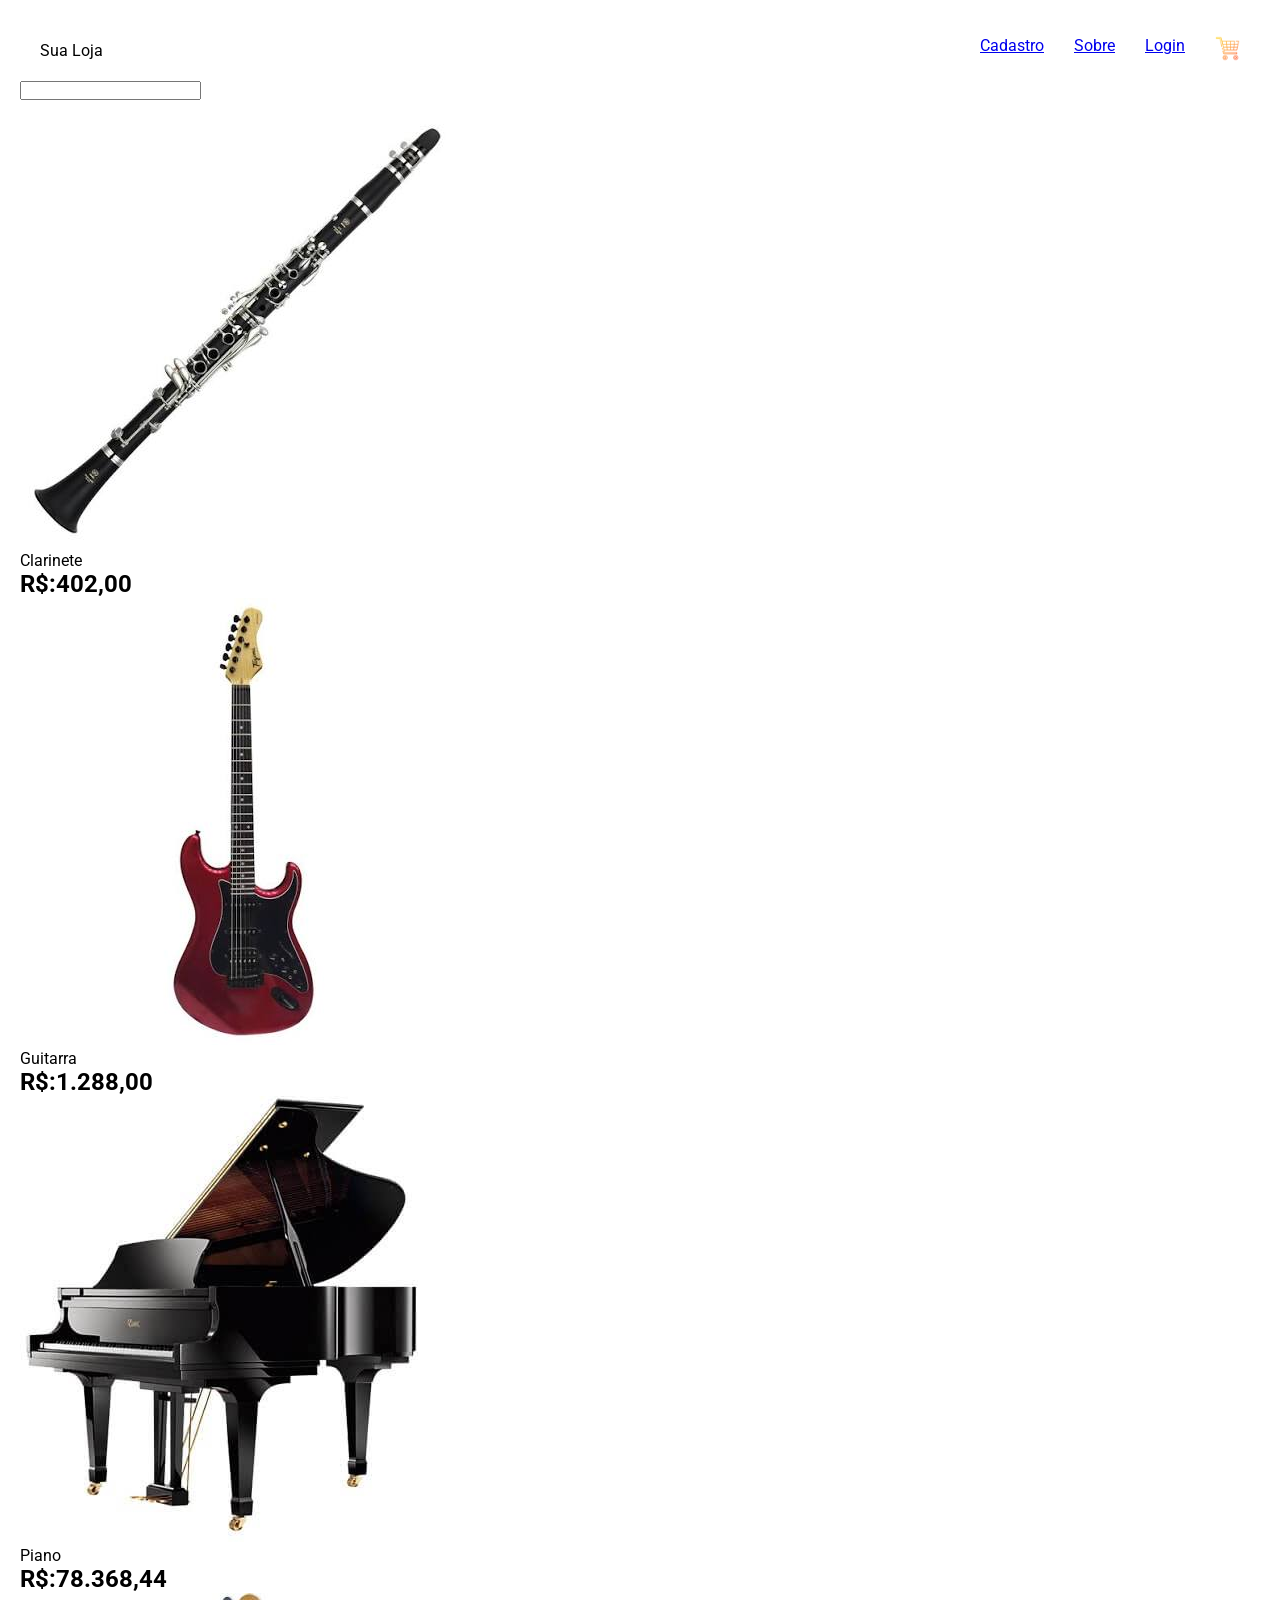
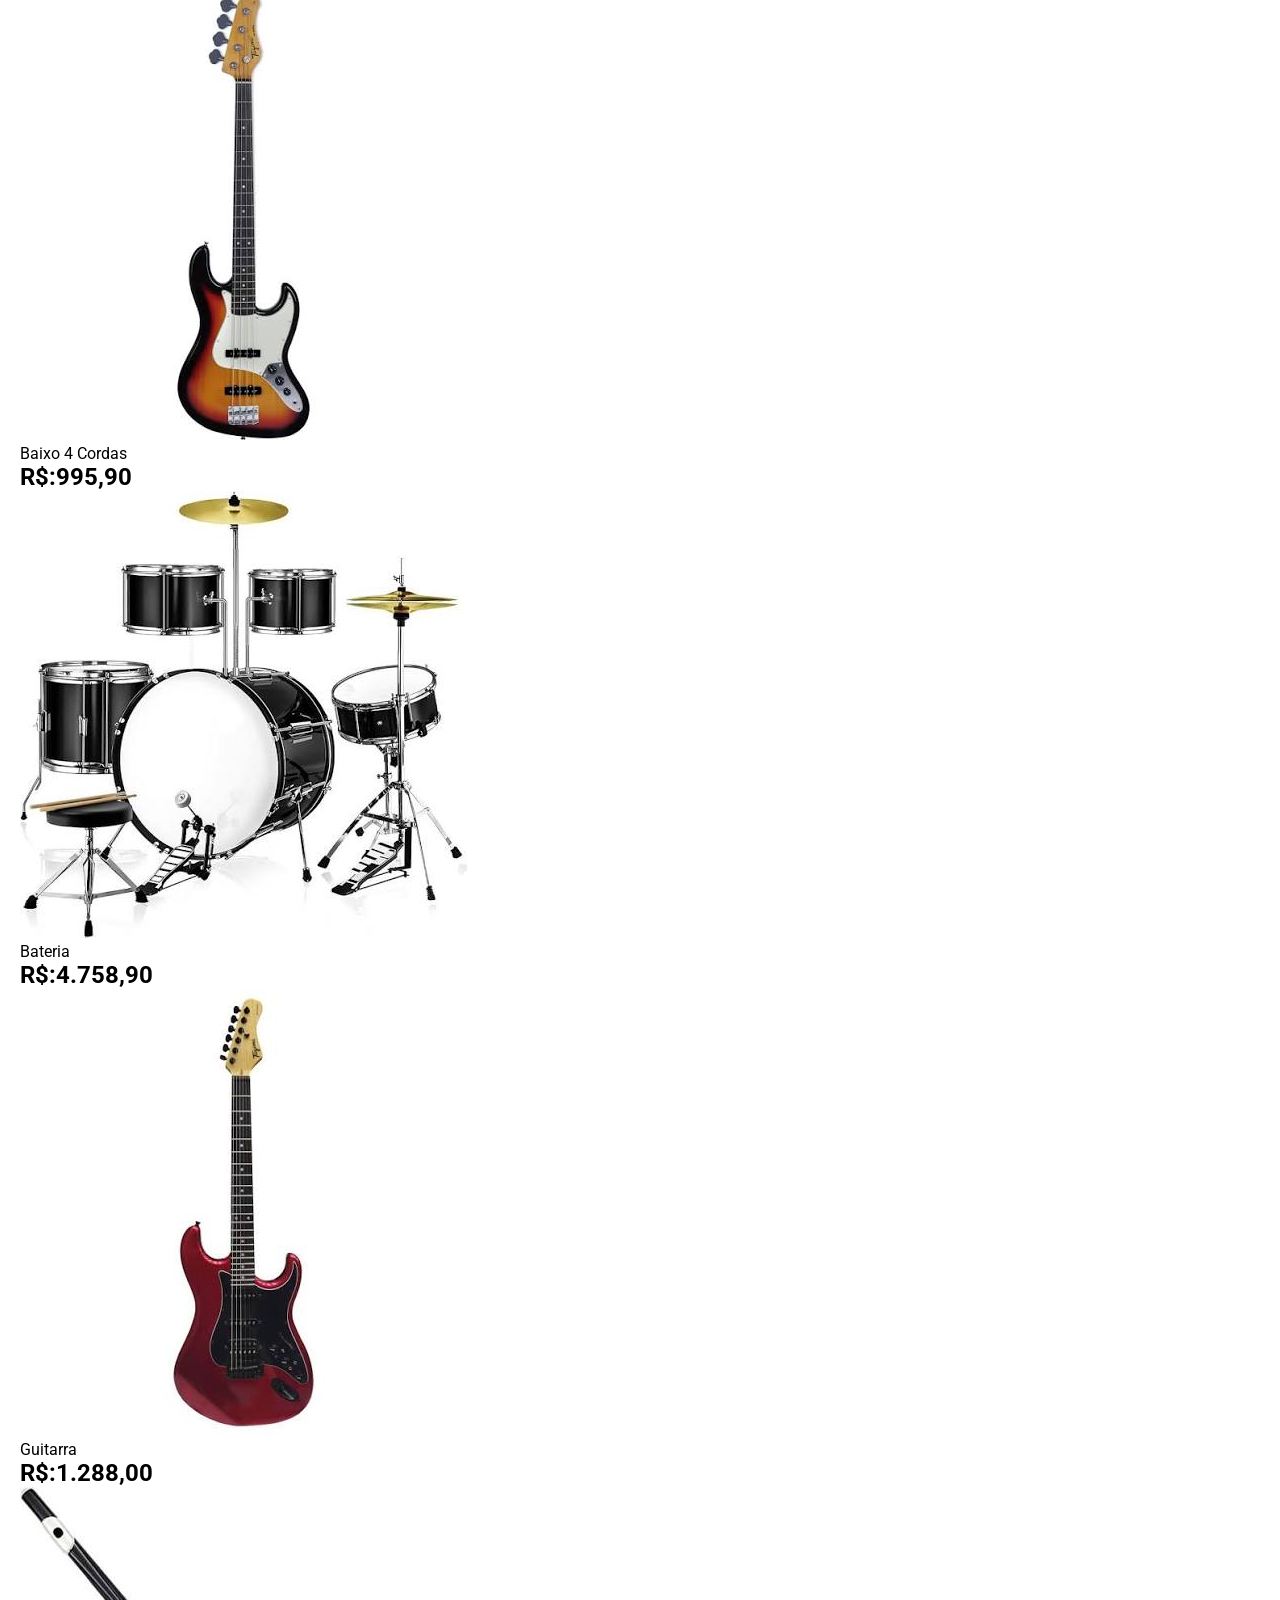
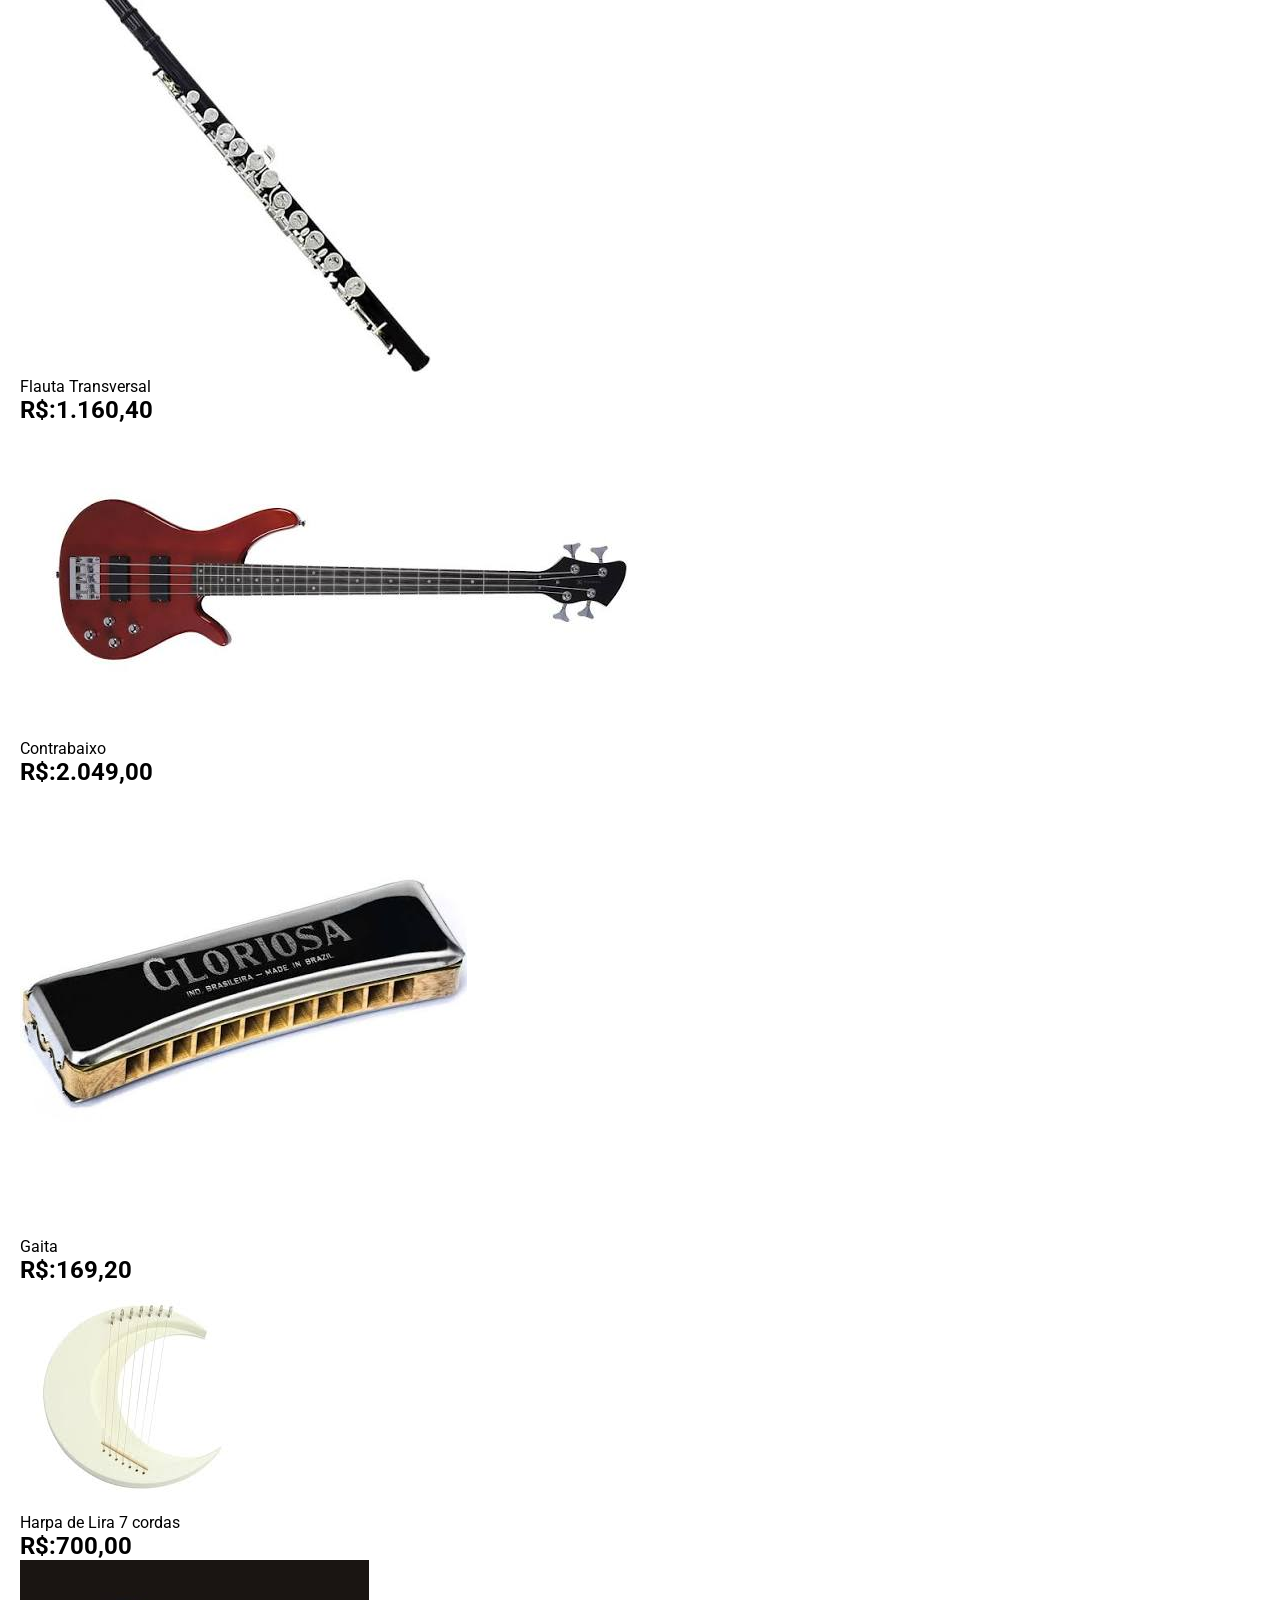
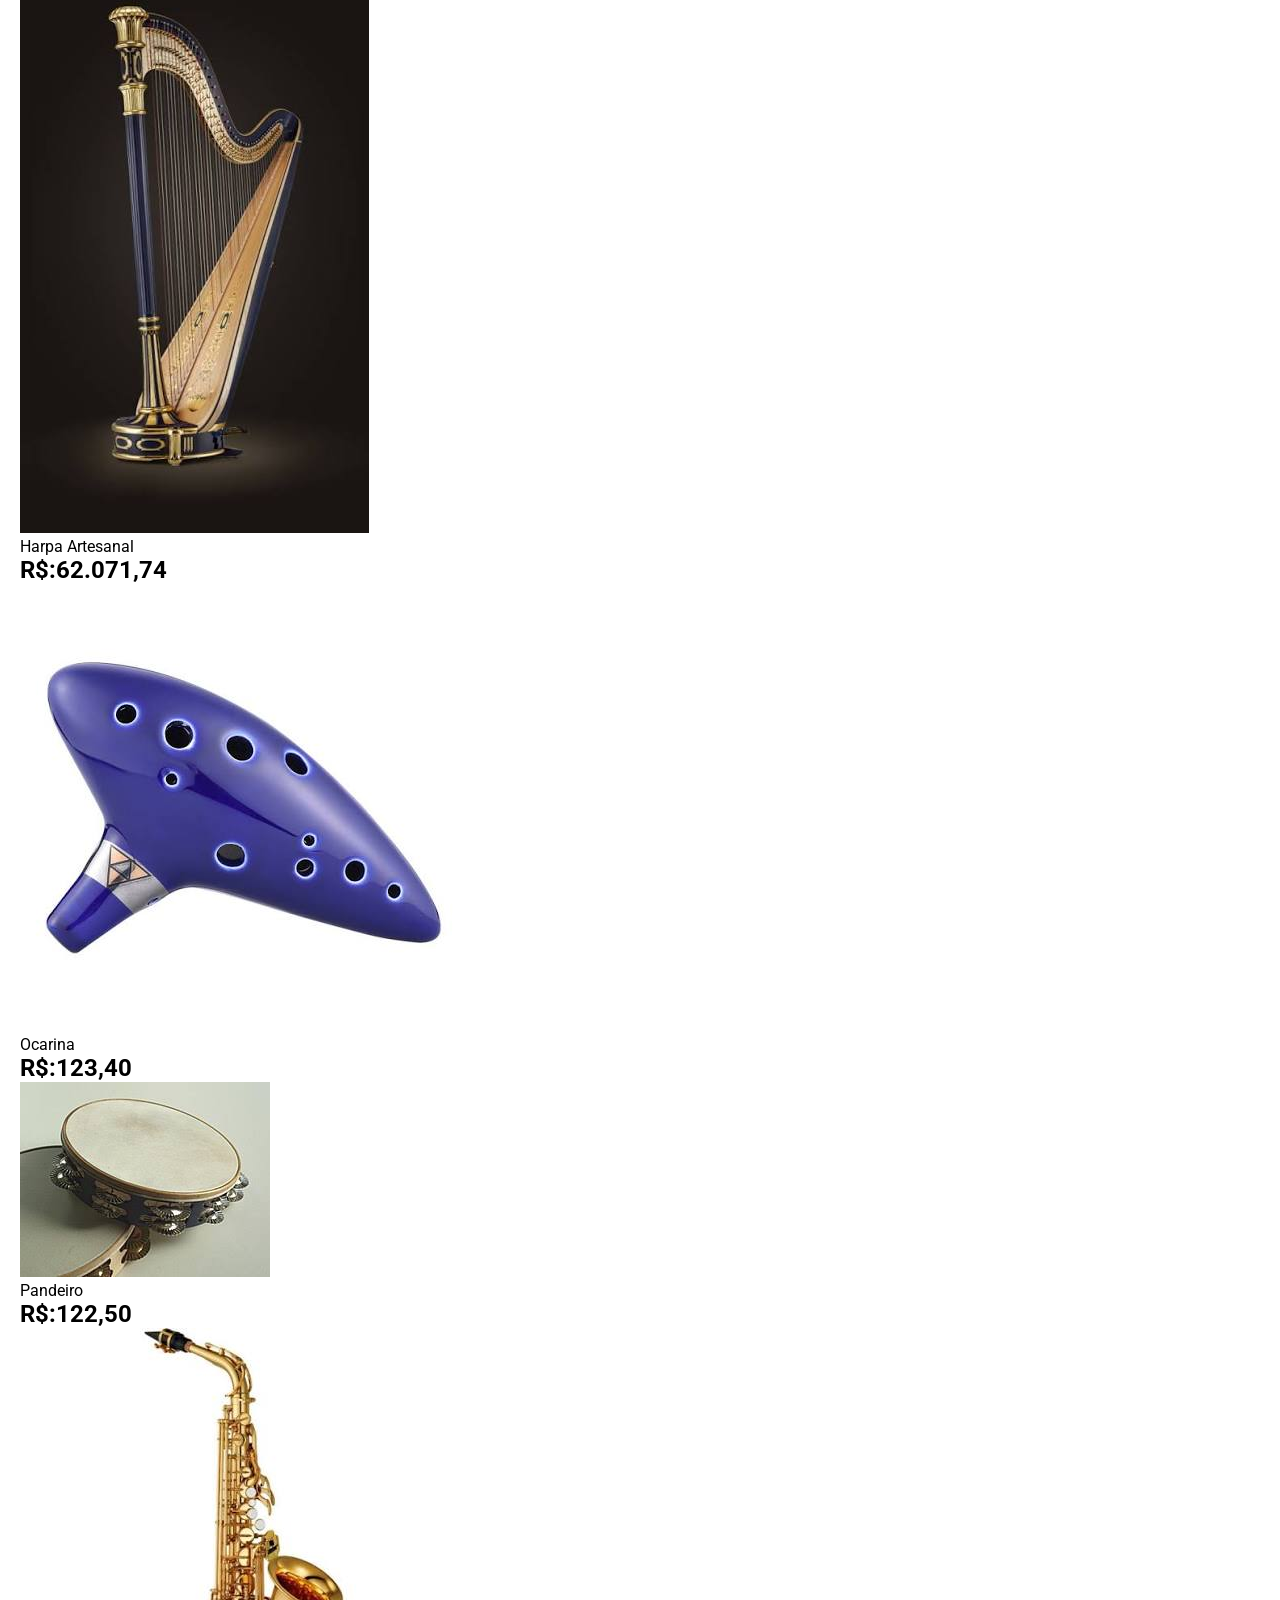
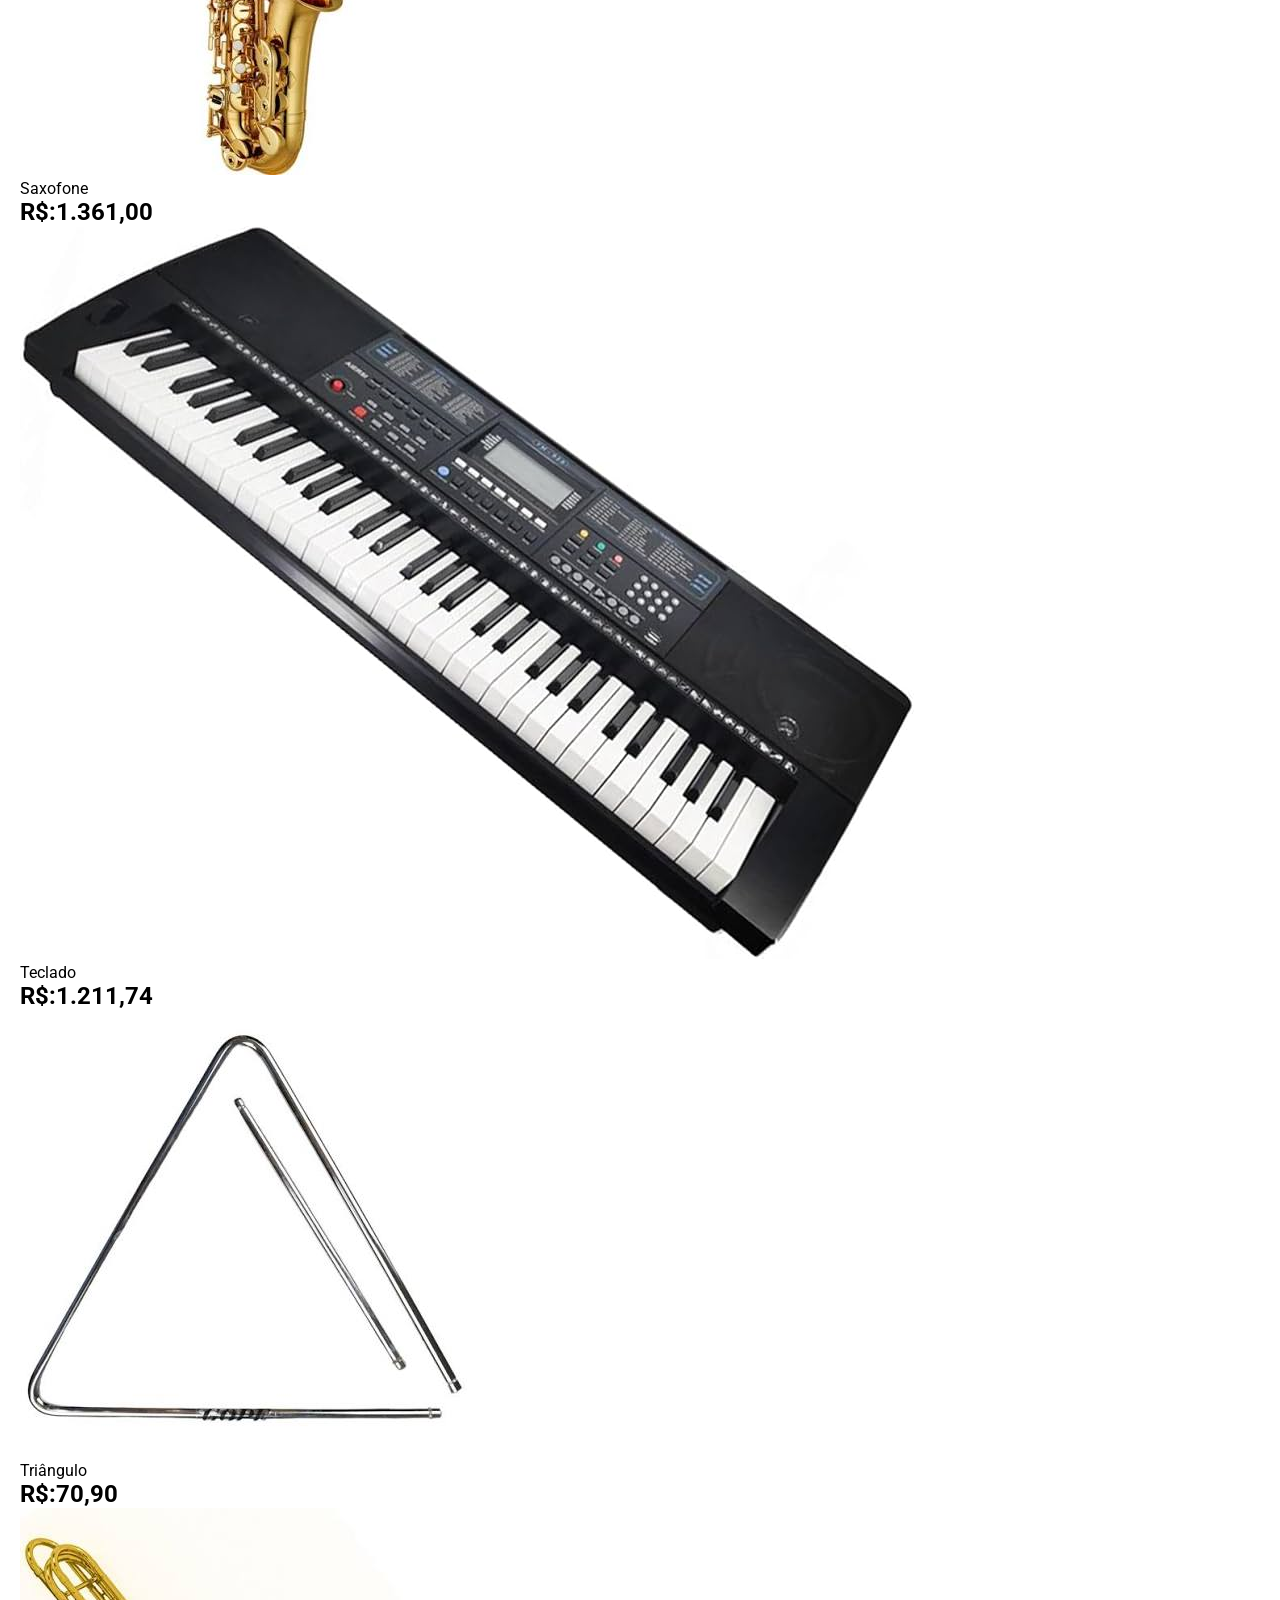
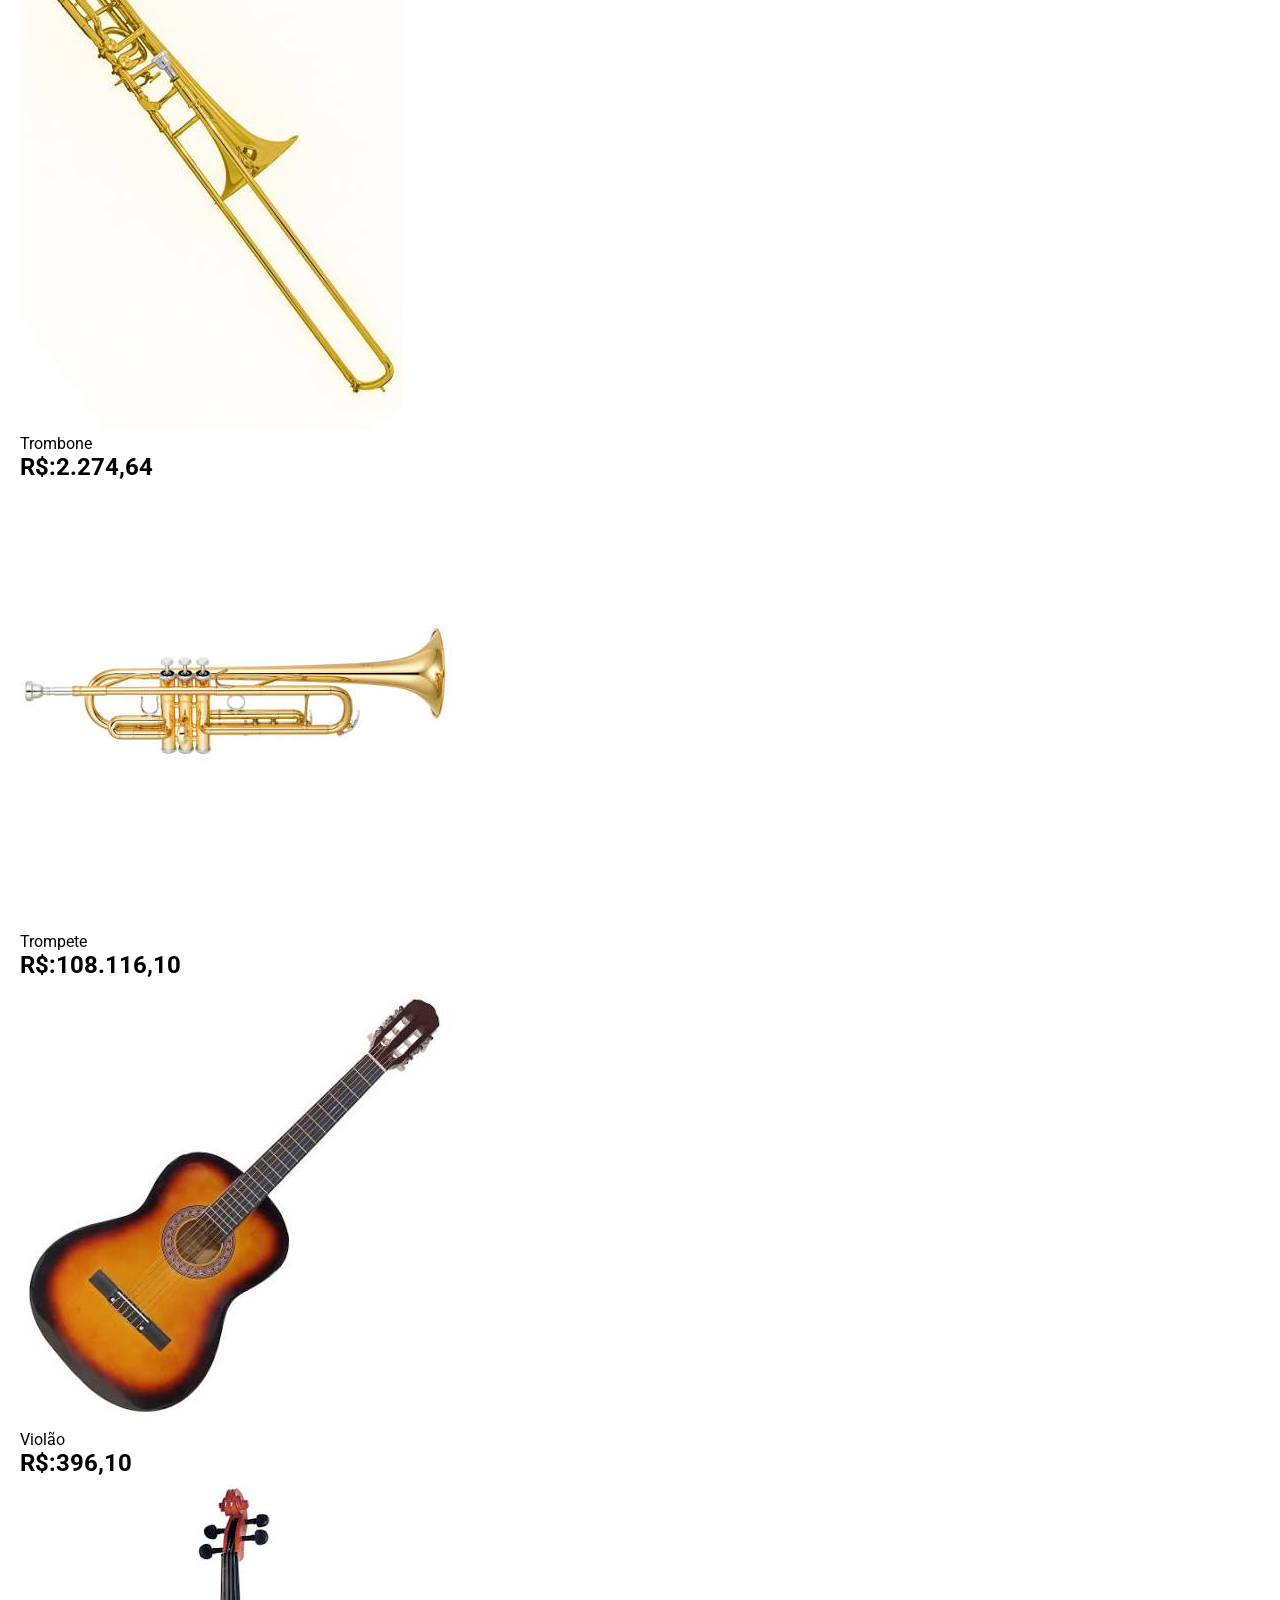
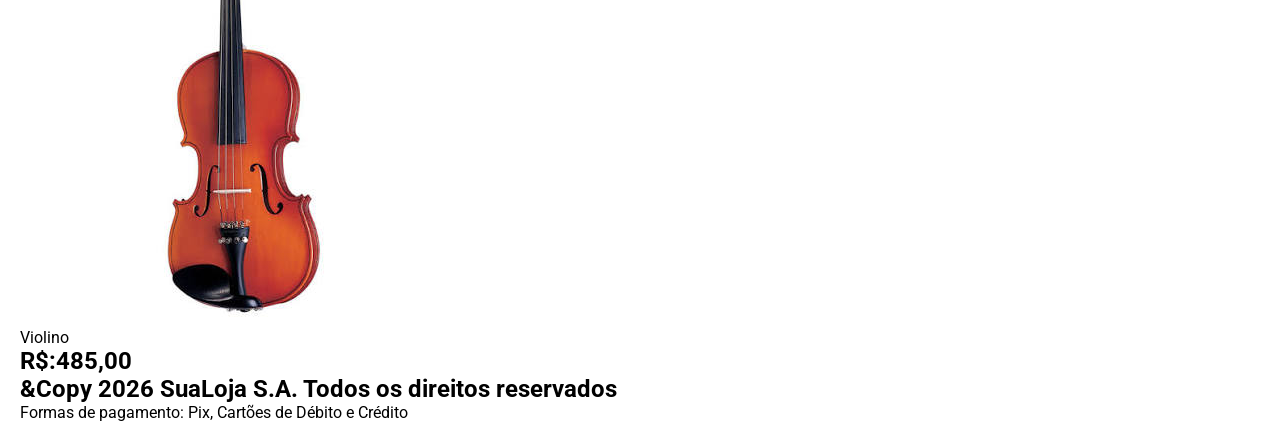
==== index.html @ 07eeff05 "." ====
<!DOCTYPE html>
<html lang="pt-br">
<head>
    <meta charset="UTF-8">
    <meta name="viewport" content="width=device-width, initial-scale=1.0">
    <title>Minha loja virtual de música </title>

    <link rel="stylesheet" href="/css/style.css">
</head>
<body>
    <main id="geral">
        <header id="cabecalho">
            <div id="logo">
                Sua Loja
            </div>

            <nav id="menu">
                <ul>
                    <li><a href="paginas/cadastro.html">Cadastro</a></li>
                    <li><a href="paginas/sobre.html">Sobre</a></li>
                    <li><a href="paginas/login.html">Login</a></li>
                    <li><a href="paginas/carrinho"><img src="/imagens/carrinho.png" alt="carrinho"></a></li>
                </ul>
            </nav>
        </header>

        <section id="pesquisa">
            <input type="text" name="pesquisa" id="pesquisa" class="input-pesquisa">
        </section>

        <section id="cards">
            <div class="card">
                <img src="/imagens/clarinete.jpg" alt="clarinete">
                <p>Clarinete</p>
                <h2>R$:402,00</h2>
            </div>    

            <div class="card">
                <img src="/imagens/guitarra.jpg" alt="guitarra">
                <p>Guitarra</p>
                <h2>R$:1.288,00</h2>
            </div>    
                
            <div class="card">
                <img src="/imagens/piano.jpg" alt="piano">
                <p>Piano</p>
                <h2>R$:78.368,44</h2>
            </div>
            
            <div class="card">
                <img src="/imagens/baixo 4 cordas.jpg" alt="baixo">
                <p>Baixo 4 Cordas</p>
                <h2>R$:995,90</h2>
            </div>
            
            <div class="card">
                <img src="/imagens/bateria.jpg" alt="bateria">
                <p>Bateria</p>
                <h2>R$:4.758,90</h2>
            </div> 

            <div class="card">
                <img src="/imagens/guitarra.jpg" alt="guitarra">
                <p>Guitarra</p>
                <h2>R$:1.288,00</h2>
            </div> 

            <div class="card">
                <img src="/imagens/flauta transversal.jpg" alt="flauta">
                <p>Flauta Transversal</p>
                <h2>R$:1.160,40</h2>
            </div> 

            <div class="card">
                <img src="/imagens/contrabaixo.jpg" alt="contrabaixo">
                <p>Contrabaixo</p>
                <h2>R$:2.049,00</h2>
            </div> 

            <div class="card">
                <img src="/imagens/gaita.jpg" alt="gaita">
                <p>Gaita</p>
                <h2>R$:169,20</h2>
            </div> 

            <div class="card">
                <img src="/imagens/harpa de lira.jpg" alt="harpalira">
                <p>Harpa de Lira 7 cordas</p>
                <h2>R$:700,00</h2>
            </div>
            
            <div class="card">
                <img src="/imagens/harpa.jpg" alt="harpa">
                <p>Harpa Artesanal</p>
                <h2>R$:62.071,74</h2>
            </div> 

            <div class="card">
                <img src="/imagens/ocarina.jpg" alt="ocarina">
                <p>Ocarina</p>
                <h2>R$:123,40</h2>
            </div> 

            <div class="card">
                <img src="/imagens/pandeiro.jpg" alt="pandeiro">
                <p>Pandeiro</p>
                <h2>R$:122,50</h2>
            </div> 

            <div class="card">
                <img src="/imagens/safoxone.jpg" alt="saxofone">
                <p>Saxofone</p>
                <h2>R$:1.361,00</h2>
            </div> 

            <div class="card">
                <img src="/imagens/teclado.jpg" alt="teclado">
                <p>Teclado</p>
                <h2>R$:1.211,74</h2>
            </div> 

            <div class="card">
                <img src="/imagens/triângulo.jpg" alt="triangulo">
                <p>Triângulo</p>
                <h2>R$:70,90</h2>
            </div> 

            <div class="card">
                <img src="/imagens/trombone.jpg" alt="trombone">
                <p>Trombone</p>
                <h2>R$:2.274,64</h2>
            </div> 

            <div class="card">
                <img src="/imagens/trompete.jpg" alt="trompete">
                <p>Trompete</p>
                <h2>R$:108.116,10</h2>
            </div> 

            <div class="card">
                <img src="/imagens/violão.jpg" alt="violao">
                <p>Violão</p>
                <h2>R$:396,10</h2>
            </div> 

            <div class="card">
                <img src="/imagens/violino.jpg" alt="violino">
                <p>Violino</p>
                <h2>R$:485,00</h2>
            </div> 
        </section>

        <footer id="rodapé">
            <h2>&Copy 2026 SuaLoja S.A. Todos os direitos reservados</h2>
            <p>Formas de pagamento: Pix, Cartões de Débito e Crédito</p>
        </footer>

    </main>
    
</body>
</html>
---- css/style.css ----
/*Importando a fonte das letras do google fonts*/
@import url('https://fonts.googleapis.com/css2?family=Roboto:ital,wght@0,100..900;1,100..900&display=swap');

/*Define as configurações em todos elementos da página*/
*{
    margin: 0px;
    padding: 0px;
    box-sizing: border-box;
    font-family: roboto;
}

/*Criando varíaveis*/
:root{
    --cor01: #D4AF37;
    --cor02: #191970;
    --cor03: #2E8B57;
    --branca:#ffffff;
}

/*Formatando a tag main pelo id geral*/
#geral{
    margin: 20px;
}

/*Formatando o cabeçalho*/
#cabecalho{
    display: flex;
    justify-content: space-between;
    align-items: center;
    padding: 0px 20px;
    height: 60px;
}

/*Configurando menu na horizontal*/
#menu ul{
    display: flex;
    gap: 30px;
    list-style: none;
}

#menu ul img{
    width: 25px;
    height: 25px;
}
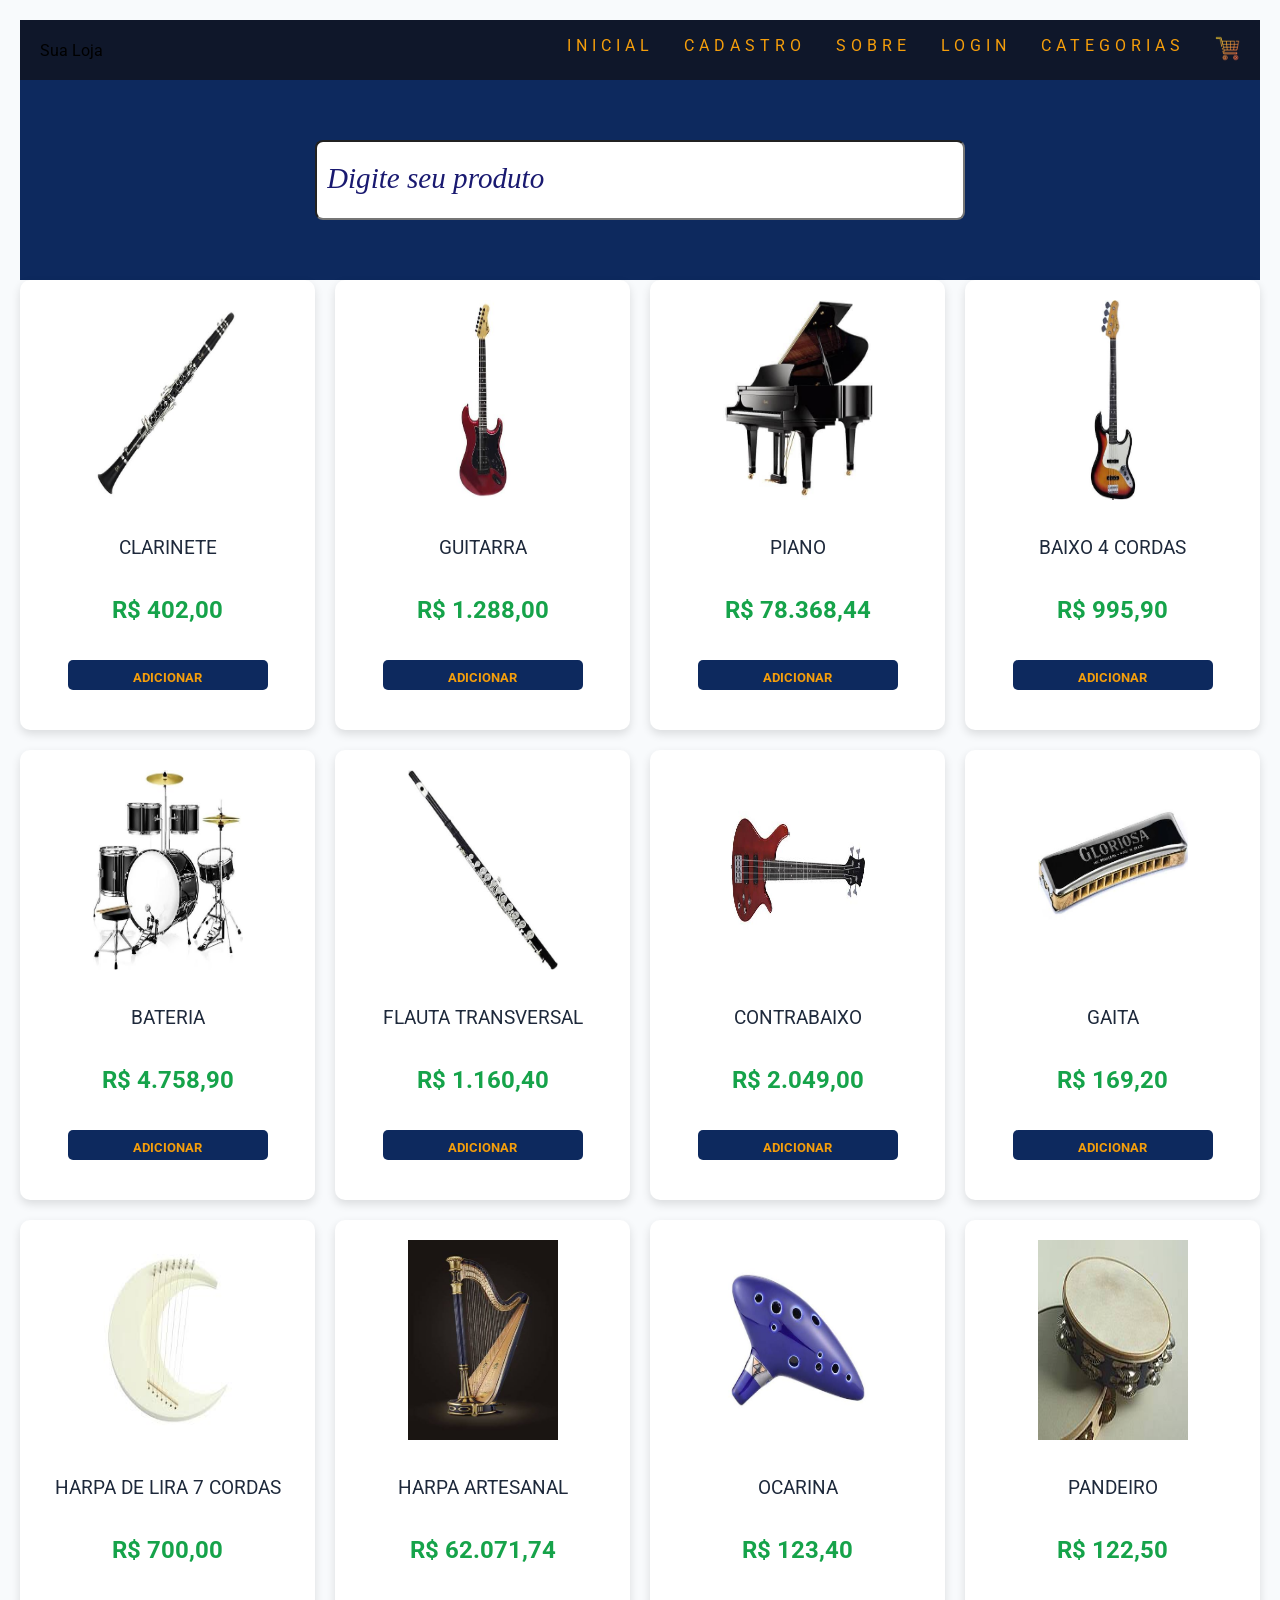
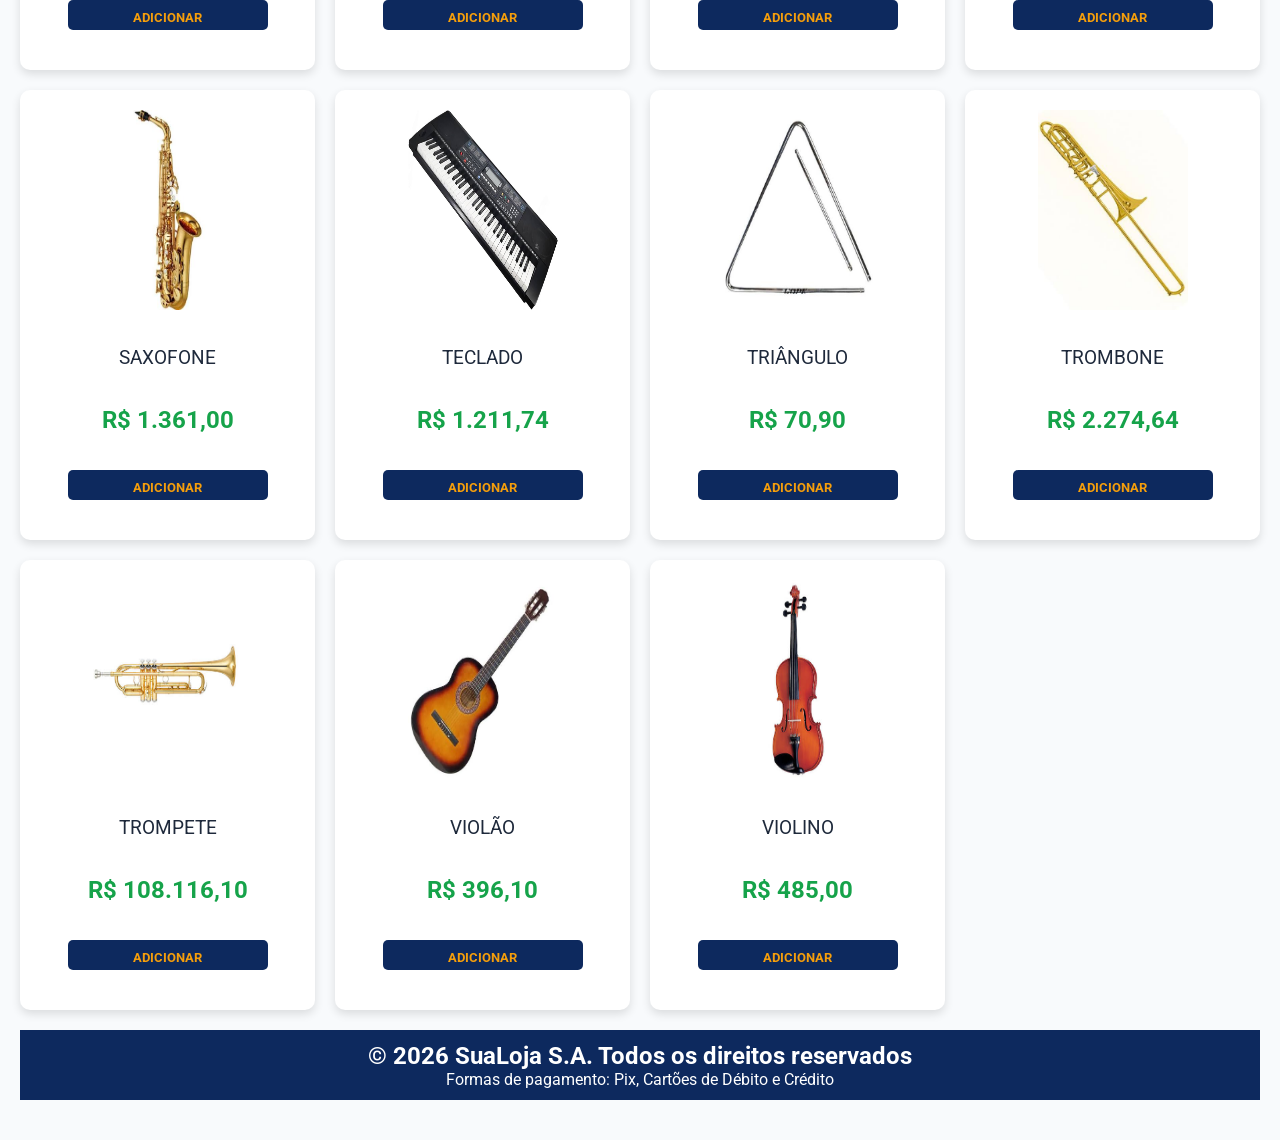
==== commit 91ca63a9: "Criado a estrutra das páginas e do css" ====
--- a/index.html
+++ b/index.html
@@ -3,7 +3,7 @@
 <head>
     <meta charset="UTF-8">
     <meta name="viewport" content="width=device-width, initial-scale=1.0">
-    <title>Minha loja virtual de música </title>
+    <title>Minha loja virtual de instrumentos</title>
 
     <link rel="stylesheet" href="/css/style.css">
 </head>
@@ -16,142 +16,161 @@
 
             <nav id="menu">
                 <ul>
+                    <li><a href="/index.html">Inicial</a></li>
                     <li><a href="paginas/cadastro.html">Cadastro</a></li>
                     <li><a href="paginas/sobre.html">Sobre</a></li>
                     <li><a href="paginas/login.html">Login</a></li>
+                    <li><a href="paginas/categorias.html">Categorias</a></li>
                     <li><a href="paginas/carrinho"><img src="/imagens/carrinho.png" alt="carrinho"></a></li>
                 </ul>
             </nav>
         </header>
 
         <section id="pesquisa">
-            <input type="text" name="pesquisa" id="pesquisa" class="input-pesquisa">
+            <input type="text"
+             name="pesquisa"
+             id="campo-pesquisa"
+             class="input-pesquisa"
+             placeholder="Digite seu produto">
         </section>
 
         <section id="cards">
             <div class="card">
                 <img src="/imagens/clarinete.jpg" alt="clarinete">
                 <p>Clarinete</p>
-                <h2>R$:402,00</h2>
+                <h2>R$ 402,00</h2>
+                <button class="btn-add">Adicionar</button>
             </div>    
 
             <div class="card">
                 <img src="/imagens/guitarra.jpg" alt="guitarra">
                 <p>Guitarra</p>
-                <h2>R$:1.288,00</h2>
+                <h2>R$ 1.288,00</h2>
+                <button class="btn-add">Adicionar</button>
             </div>    
                 
             <div class="card">
                 <img src="/imagens/piano.jpg" alt="piano">
                 <p>Piano</p>
-                <h2>R$:78.368,44</h2>
+                <h2>R$ 78.368,44</h2>
+                <button class="btn-add">Adicionar</button>
             </div>
             
             <div class="card">
                 <img src="/imagens/baixo 4 cordas.jpg" alt="baixo">
                 <p>Baixo 4 Cordas</p>
-                <h2>R$:995,90</h2>
+                <h2>R$ 995,90</h2>
+                <button class="btn-add">Adicionar</button>
             </div>
             
             <div class="card">
                 <img src="/imagens/bateria.jpg" alt="bateria">
                 <p>Bateria</p>
-                <h2>R$:4.758,90</h2>
-            </div> 
-
-            <div class="card">
-                <img src="/imagens/guitarra.jpg" alt="guitarra">
-                <p>Guitarra</p>
-                <h2>R$:1.288,00</h2>
+                <h2>R$ 4.758,90</h2>
+                <button class="btn-add">Adicionar</button>
             </div> 
 
             <div class="card">
                 <img src="/imagens/flauta transversal.jpg" alt="flauta">
                 <p>Flauta Transversal</p>
-                <h2>R$:1.160,40</h2>
+                <h2>R$ 1.160,40</h2>
+                <button class="btn-add">Adicionar</button>
             </div> 
 
             <div class="card">
                 <img src="/imagens/contrabaixo.jpg" alt="contrabaixo">
                 <p>Contrabaixo</p>
-                <h2>R$:2.049,00</h2>
+                <h2>R$ 2.049,00</h2>
+                <button class="btn-add">Adicionar</button>
             </div> 
 
             <div class="card">
                 <img src="/imagens/gaita.jpg" alt="gaita">
                 <p>Gaita</p>
-                <h2>R$:169,20</h2>
+                <h2>R$ 169,20</h2>
+                <button class="btn-add">Adicionar</button>
             </div> 
 
             <div class="card">
                 <img src="/imagens/harpa de lira.jpg" alt="harpalira">
                 <p>Harpa de Lira 7 cordas</p>
-                <h2>R$:700,00</h2>
+                <h2>R$ 700,00</h2>
+                <button class="btn-add">Adicionar</button>
             </div>
             
             <div class="card">
                 <img src="/imagens/harpa.jpg" alt="harpa">
                 <p>Harpa Artesanal</p>
-                <h2>R$:62.071,74</h2>
+                <h2>R$ 62.071,74</h2>
+                <button class="btn-add">Adicionar</button>
             </div> 
 
             <div class="card">
                 <img src="/imagens/ocarina.jpg" alt="ocarina">
                 <p>Ocarina</p>
-                <h2>R$:123,40</h2>
+                <h2>R$ 123,40</h2>
+                <button class="btn-add">Adicionar</button>
             </div> 
 
             <div class="card">
                 <img src="/imagens/pandeiro.jpg" alt="pandeiro">
                 <p>Pandeiro</p>
-                <h2>R$:122,50</h2>
+                <h2>R$ 122,50</h2>
+                <button class="btn-add">Adicionar</button>
             </div> 
 
             <div class="card">
                 <img src="/imagens/safoxone.jpg" alt="saxofone">
                 <p>Saxofone</p>
-                <h2>R$:1.361,00</h2>
+                <h2>R$ 1.361,00</h2>
+                <button class="btn-add">Adicionar</button>
             </div> 
 
             <div class="card">
                 <img src="/imagens/teclado.jpg" alt="teclado">
                 <p>Teclado</p>
-                <h2>R$:1.211,74</h2>
+                <h2>R$ 1.211,74</h2>
+                <button class="btn-add">Adicionar</button>
             </div> 
 
             <div class="card">
                 <img src="/imagens/triângulo.jpg" alt="triangulo">
                 <p>Triângulo</p>
-                <h2>R$:70,90</h2>
+                <h2>R$ 70,90</h2>
+                <button class="btn-add">Adicionar</button>
             </div> 
 
             <div class="card">
                 <img src="/imagens/trombone.jpg" alt="trombone">
                 <p>Trombone</p>
-                <h2>R$:2.274,64</h2>
+                <h2>R$ 2.274,64</h2>
+                <button class="btn-add">Adicionar</button>
             </div> 
 
             <div class="card">
                 <img src="/imagens/trompete.jpg" alt="trompete">
                 <p>Trompete</p>
-                <h2>R$:108.116,10</h2>
+                <h2>R$ 108.116,10</h2>
+                <button class="btn-add">Adicionar</button>
             </div> 
 
             <div class="card">
                 <img src="/imagens/violão.jpg" alt="violao">
                 <p>Violão</p>
-                <h2>R$:396,10</h2>
+                <h2>R$ 396,10</h2>
+                <button class="btn-add">Adicionar</button>
             </div> 
 
             <div class="card">
                 <img src="/imagens/violino.jpg" alt="violino">
                 <p>Violino</p>
-                <h2>R$:485,00</h2>
+                <h2>R$ 485,00</h2>
+                <button class="btn-add">Adicionar</button>
             </div> 
         </section>
 
         <footer id="rodapé">
-            <h2>&Copy 2026 SuaLoja S.A. Todos os direitos reservados</h2>
+            <h2>&copy 2026 SuaLoja S.A. Todos os direitos reservados</h2>
             <p>Formas de pagamento: Pix, Cartões de Débito e Crédito</p>
         </footer>
 
--- a/css/style.css
+++ b/css/style.css
@@ -11,7 +11,7 @@
 
 /*Criando varíaveis*/
 :root{
-    --cor01: #D4AF37;
+    --cor01: #0d295e;
     --cor02: #191970;
     --cor03: #2E8B57;
     --branca:#ffffff;
@@ -19,11 +19,14 @@
 
 /*Formatando a tag main pelo id geral*/
 #geral{
-    margin: 20px;
+    background-color: #F8FAFC;
+    padding: 20px;
+    min-height: 100vh;
 }
 
 /*Formatando o cabeçalho*/
 #cabecalho{
+    background-color: #0F172A;
     display: flex;
     justify-content: space-between;
     align-items: center;
@@ -33,6 +36,7 @@
 
 /*Configurando menu na horizontal*/
 #menu ul{
+    color: #2563EB;
     display: flex;
     gap: 30px;
     list-style: none;
@@ -41,4 +45,185 @@
 #menu ul img{
     width: 25px;
     height: 25px;
+}
+
+/*Formatando Section pesquisa*/
+#pesquisa{
+    height: 200px;
+    background-color: var(--cor01);
+    display: flex;
+    justify-content: center;
+    align-items: center;
+}
+
+.input-pesquisa{
+    width: 650px;
+    height: 80px;
+    background-color: var(--branca);
+    border-radius: 8px;
+    padding: 10px;
+    font-size: 1.4em;
+}
+
+#pesquisa input::placeholder{
+    font-size: 1.3em;
+    font-style: italic;
+    color: var(--cor02);
+}
+
+/*Formatando os cards*/
+#cards{
+    display: grid;
+    grid-template-columns: repeat(auto-fit,minmax(250px, 1fr));
+    gap: 20px;
+}
+
+.tipo-card img{
+    width:150px;
+    height:200px;
+    object-fit:cover;
+}
+
+.card{
+        background: #FFFFFF;
+        color: #1E293B;
+        min-height: 450px;
+        padding: 20px;
+        border-radius: 10px;
+        border: none;
+        box-shadow: 0 4px 10px rgba(0,0,0,.12);
+        display: flex;
+        flex-direction: column;
+        align-items: center;
+        justify-content: space-between;
+        transition: .3s;
+        cursor: pointer;
+}
+
+.card img{
+    width: 150px;
+    height: 200px;
+}
+
+.card p{
+    font-size: 1.2em;
+    text-transform: uppercase;
+    margin: 20px 0px;
+}
+
+.card h2{
+    color: #16A34A;
+}
+
+.card:hover{
+    transform: translateY(-8px);
+    box-shadow: 0 8px 20px rgba(0,0,0,.2);
+}
+
+
+.tipo-card{
+    background: #FFFFFF;
+    color: #1E293B;
+    width: 250px;
+    min-height: 450px;
+    padding: 20px;
+    border-radius: 10px;
+    box-shadow: 0 4px 10px rgba(0,0,0,.12);
+    display: flex;
+    flex-direction: column;
+    align-items: center;
+    justify-content: space-between;
+}
+.card button{
+    width: 200px;
+    height: 30px;
+    margin: 20px;
+    border: none;
+    border-radius: 5px;
+    background-color: #0d295e;
+    text-transform: uppercase;
+    color: #F59E0B;
+    font-weight: bold;
+    cursor: pointer;
+}
+
+a{
+    color: #F59E0B;
+}
+
+.btn-add{
+    display:block;
+    width:200px;
+    padding:10px;
+    background:#0d295e;
+    color:white;
+    text-align:center;
+    text-decoration:none;
+    border-radius:5px;
+}
+
+/*Formatar o rodapé*/
+#rodapé{
+    width: 100%;
+    height: 70px;
+    background-color: #0d295e;
+    color: var(--branca);
+    padding: 10px;
+    margin: 20px 0px;
+    display: flex;
+    align-items: center;
+    justify-content: center;
+    flex-direction: column;
+}
+
+/*Formatando Links*/
+#menu a:link{
+    font-size: 1em;
+    text-transform: uppercase;
+    letter-spacing: 5px;
+    text-decoration: none;
+}
+
+#menu a:visited{
+    font-size: 1em;
+    text-transform: uppercase;
+    letter-spacing: 5px;
+    text-decoration: none;
+}
+
+#menu a:hover{
+    font-size: 1em;
+    text-transform: uppercase;
+    letter-spacing: 5px;
+    text-decoration: none;
+}
+
+#menu a:active{
+    font-size: 1em;
+    text-transform: uppercase;
+    letter-spacing: 5px;
+    text-decoration: none;
+    color: yellow;
+}
+
+#tipo{
+    display: flex;
+    justify-content: center;
+    align-items: flex-start;
+    gap: 40px;
+    flex-wrap: wrap;
+    margin: 30px auto;
+}
+
+.cordas img,
+.sopro img{
+    width:150px;
+    height:200px;
+    object-fit:cover;
+}
+
+.cordas a,
+.sopro a{
+    text-decoration: none;
+    color: inherit;
 }
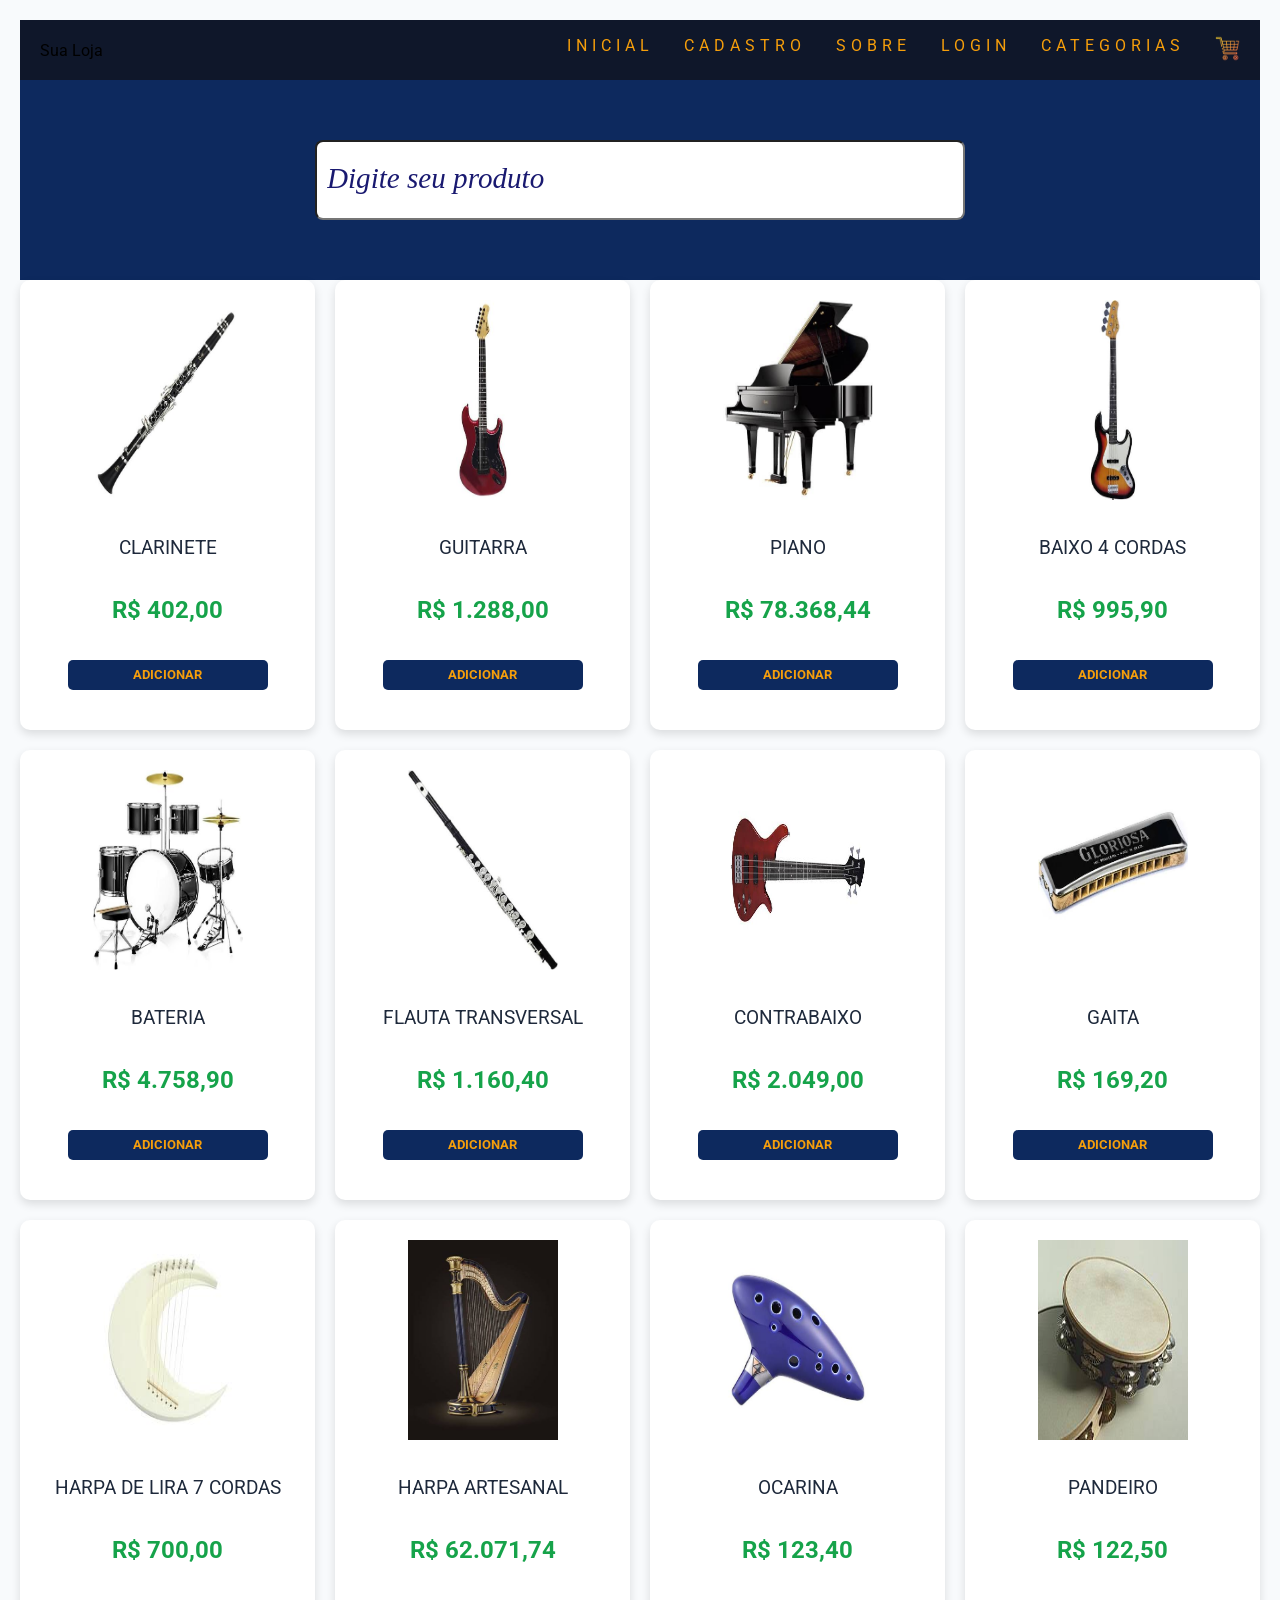
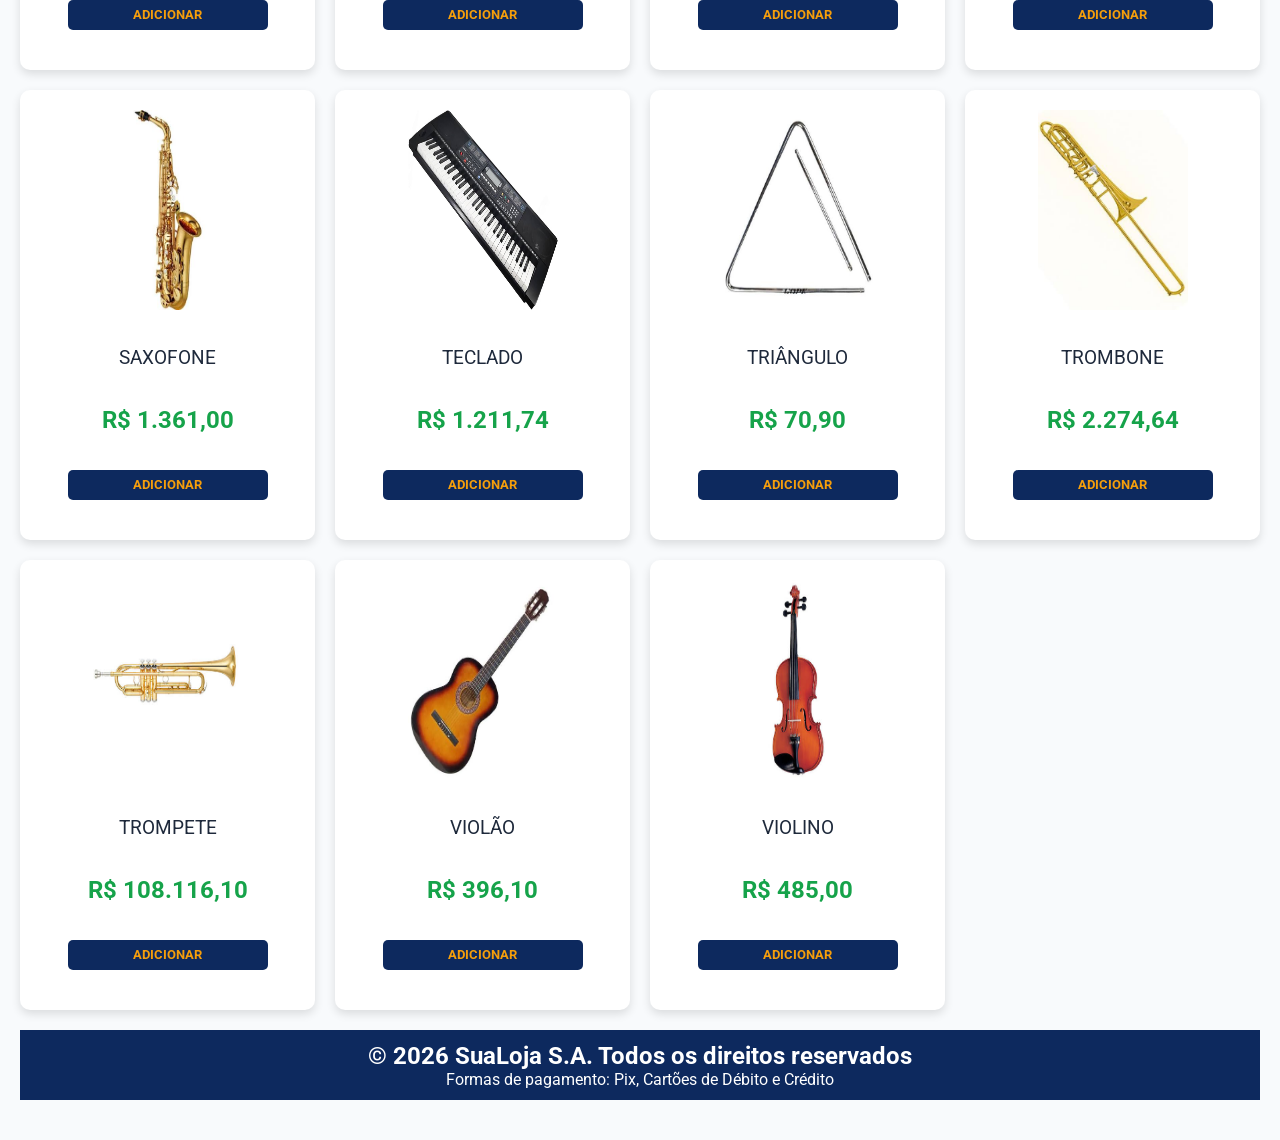
==== commit a9db831f: "Adicionado a logo em todas as páginas" ====
--- a/index.html
+++ b/index.html
@@ -6,6 +6,7 @@
     <title>Minha loja virtual de instrumentos</title>
 
     <link rel="stylesheet" href="/css/style.css">
+    <link rel="shortcut icon" href="/imagens/Harmonia musical.png "type="image/png">
 </head>
 <body>
     <main id="geral">
--- a/css/style.css
+++ b/css/style.css
@@ -79,9 +79,9 @@
 }
 
 .tipo-card img{
-    width:150px;
-    height:200px;
-    object-fit:cover;
+    width: 150px;
+    height: 200px;
+    object-fit: contain;
 }
 
 .card{
@@ -121,19 +121,17 @@
 }
 
 
-.tipo-card{
-    background: #FFFFFF;
-    color: #1E293B;
-    width: 250px;
-    min-height: 450px;
-    padding: 20px;
-    border-radius: 10px;
-    box-shadow: 0 4px 10px rgba(0,0,0,.12);
+.tipo-card a{
     display: flex;
     flex-direction: column;
     align-items: center;
     justify-content: space-between;
-}
+    width: 100%;
+    height: 100%;
+    text-decoration: none;
+    color: inherit;
+}
+
 .card button{
     width: 200px;
     height: 30px;
@@ -152,16 +150,16 @@
 }
 
 .btn-add{
-    display:block;
-    width:200px;
-    padding:10px;
-    background:#0d295e;
-    color:white;
-    text-align:center;
-    text-decoration:none;
-    border-radius:5px;
-}
-
+    display: flex;
+    justify-content: center;
+    align-items: center;
+    width: 100%;
+    height: 40px;
+    background-color: #0d295e;
+    color: white;
+    border-radius: 5px;
+    font-weight: bold;
+}
 /*Formatar o rodapé*/
 #rodapé{
     width: 100%;
@@ -215,15 +213,48 @@
     margin: 30px auto;
 }
 
-.cordas img,
-.sopro img{
-    width:150px;
-    height:200px;
-    object-fit:cover;
+.tipo-card{
+    background: #FFFFFF;
+    color: #1E293B;
+    width: 250px;
+    min-height: 320px; /* antes era 450px */
+    padding: 20px;
+    border-radius: 10px;
+    box-shadow: 0 4px 10px rgba(0,0,0,.12);
+    display: flex;
+    flex-direction: column;
+    align-items: center;
+    transition: .3s;
 }
 
 .cordas a,
 .sopro a{
     text-decoration: none;
     color: inherit;
+}
+
+.tipo-card{
+    background: #FFFFFF;
+    color: #1E293B;
+    width: 250px;
+    min-height: 320px; /* antes era 450px */
+    padding: 20px;
+    border-radius: 10px;
+    box-shadow: 0 4px 10px rgba(0,0,0,.12);
+    display: flex;
+    flex-direction: column;
+    align-items: center;
+    transition: .3s;
+}
+
+
+.tipo-card:hover{
+    transform: translateY(-8px);
+    box-shadow: 0 8px 20px rgba(0,0,0,.2);
+}
+
+.tipo-card p{
+    margin: 20px 0;
+    font-size: 1.2em;
+    text-align: center;
 }
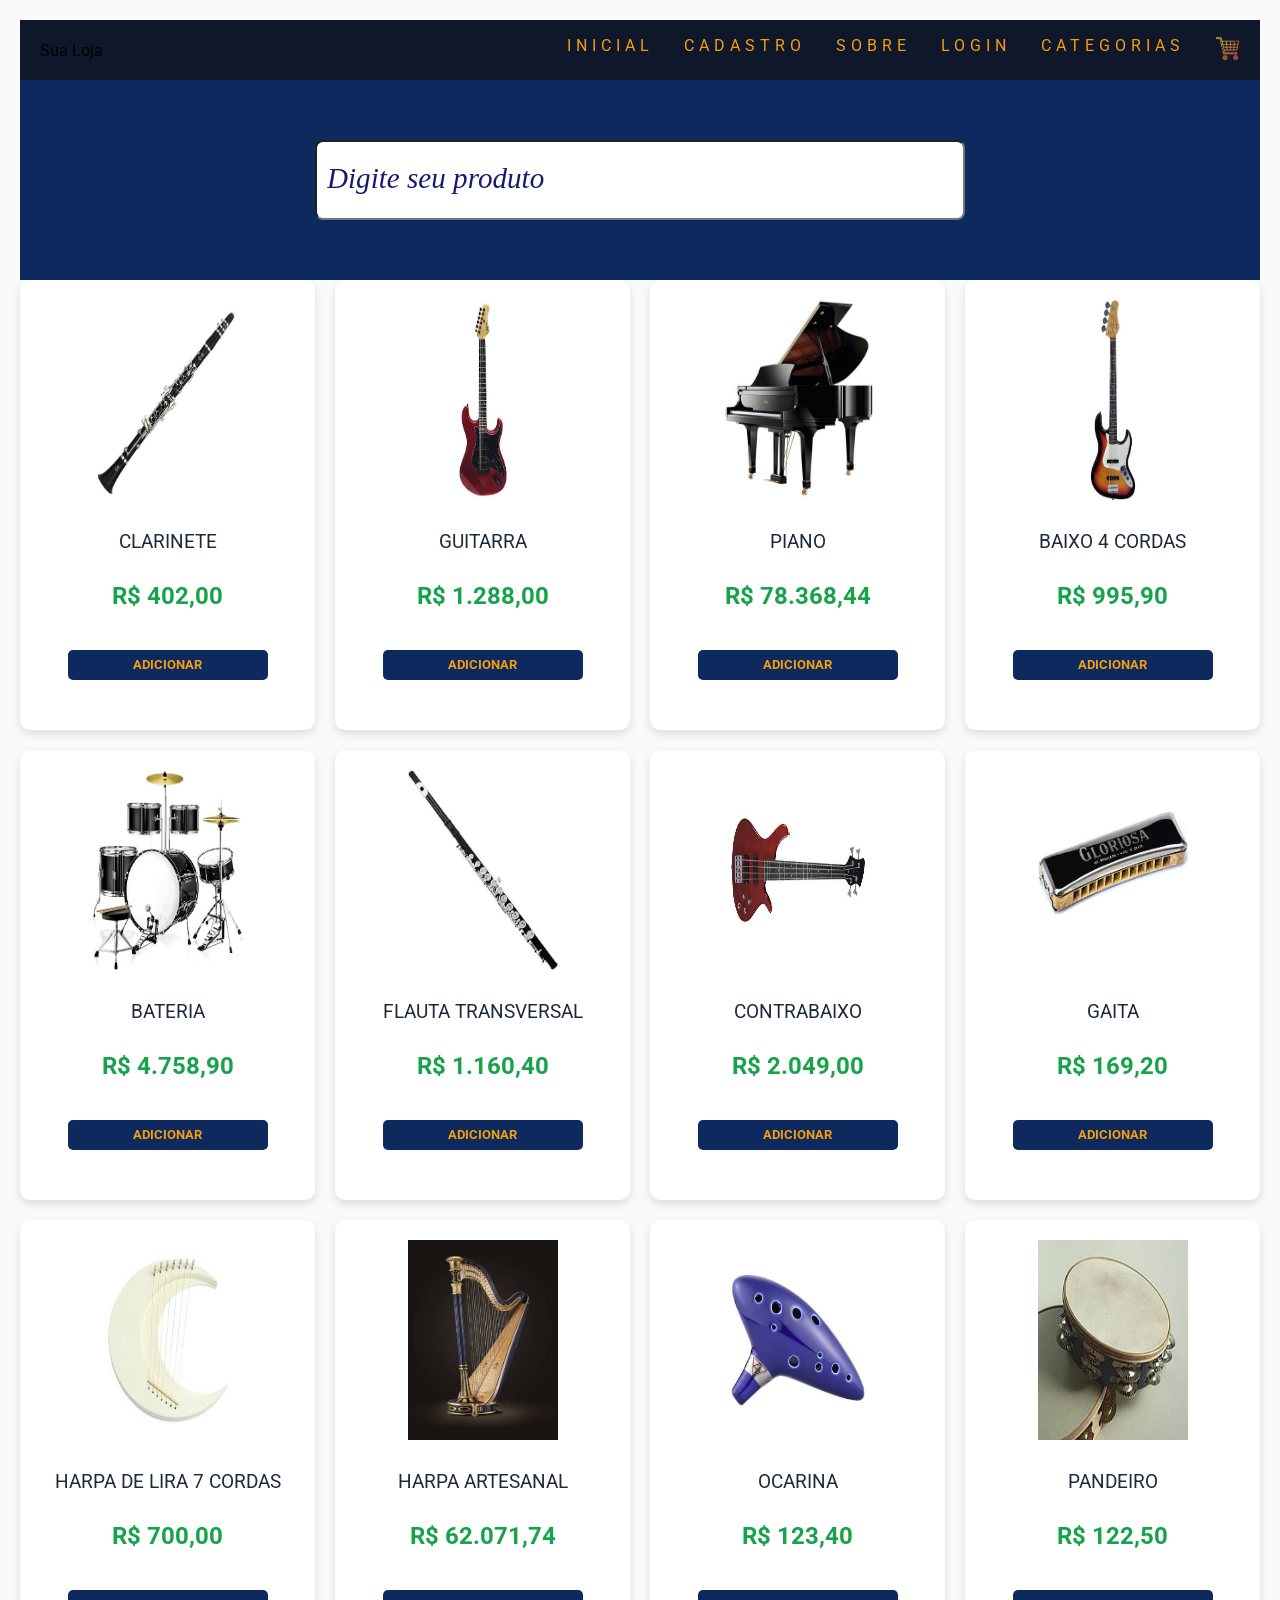
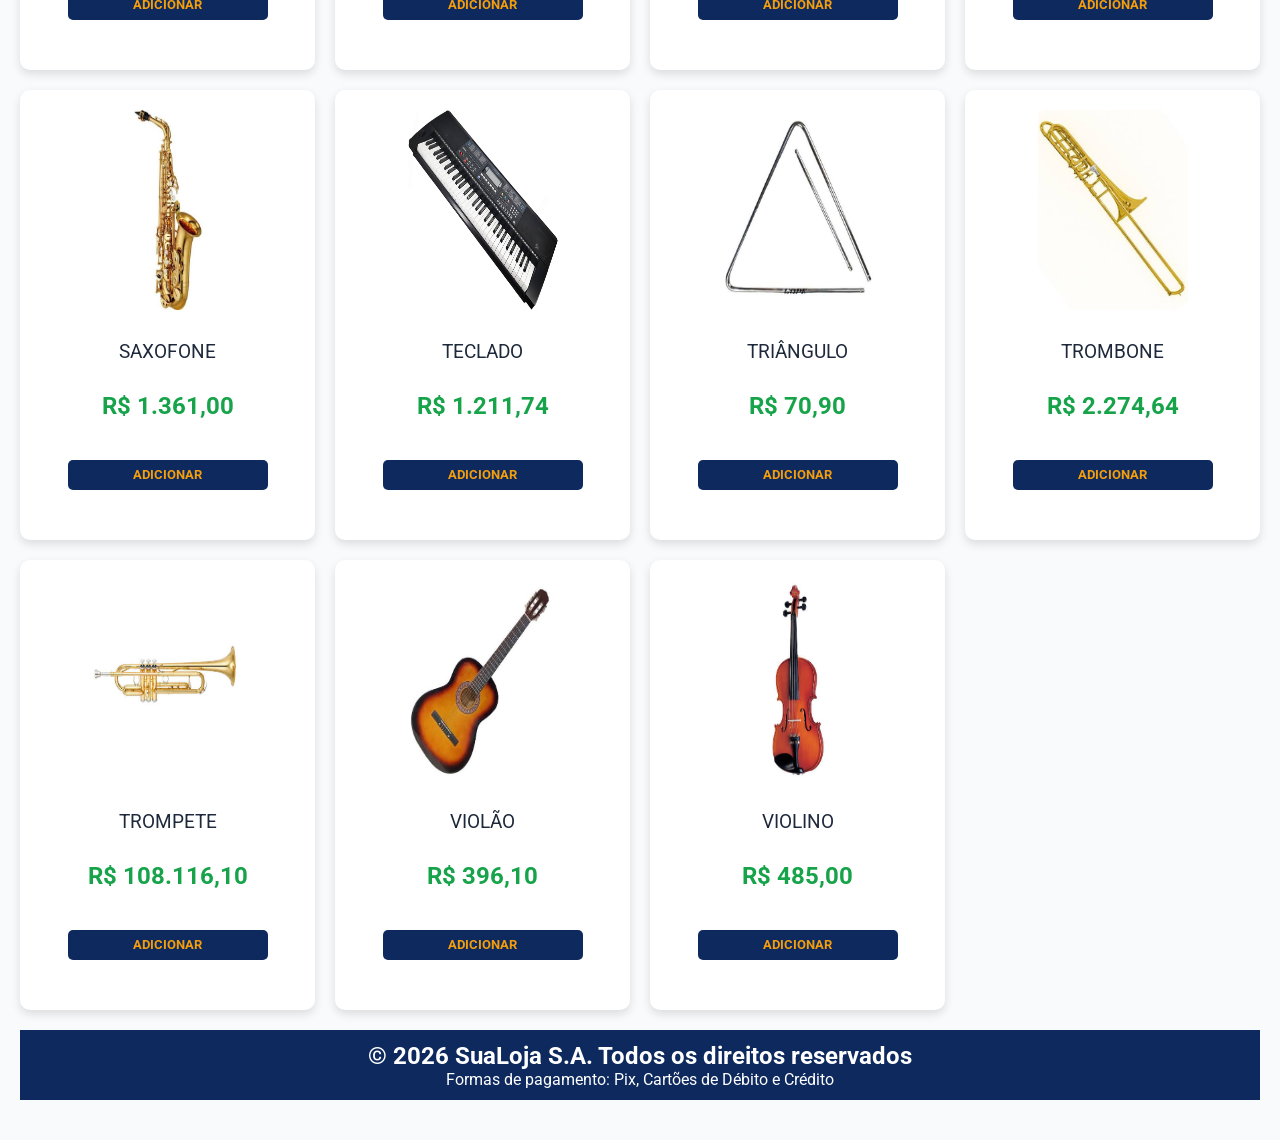
==== commit 78cbcbdc: "Configurado links das páginas" ====
--- a/index.html
+++ b/index.html
@@ -17,16 +17,15 @@
 
             <nav id="menu">
                 <ul>
-                    <li><a href="/index.html">Inicial</a></li>
-                    <li><a href="paginas/cadastro.html">Cadastro</a></li>
-                    <li><a href="paginas/sobre.html">Sobre</a></li>
-                    <li><a href="paginas/login.html">Login</a></li>
-                    <li><a href="paginas/categorias.html">Categorias</a></li>
-                    <li><a href="paginas/carrinho"><img src="/imagens/carrinho.png" alt="carrinho"></a></li>
+                    <li><a href="../index.html">Inicial</a></li>
+                    <li><a href="/paginas/cadastro.html">Cadastro</a></li>
+                    <li><a href="/paginas/sobre.html">Sobre</a></li>
+                    <li><a href="/paginas/login.html">Login</a></li>
+                    <li><a href="/paginas/categorias.html">Categorias</a></li>
+                    <li><a href="/paginas/carrinho.html"><img src="/imagens/carrinho.png" alt="carrinho"></a></li>
                 </ul>
             </nav>
         </header>
-
         <section id="pesquisa">
             <input type="text"
              name="pesquisa"
--- a/css/style.css
+++ b/css/style.css
@@ -135,7 +135,7 @@
 .card button{
     width: 200px;
     height: 30px;
-    margin: 20px;
+    margin: 30px;
     border: none;
     border-radius: 5px;
     background-color: #0d295e;
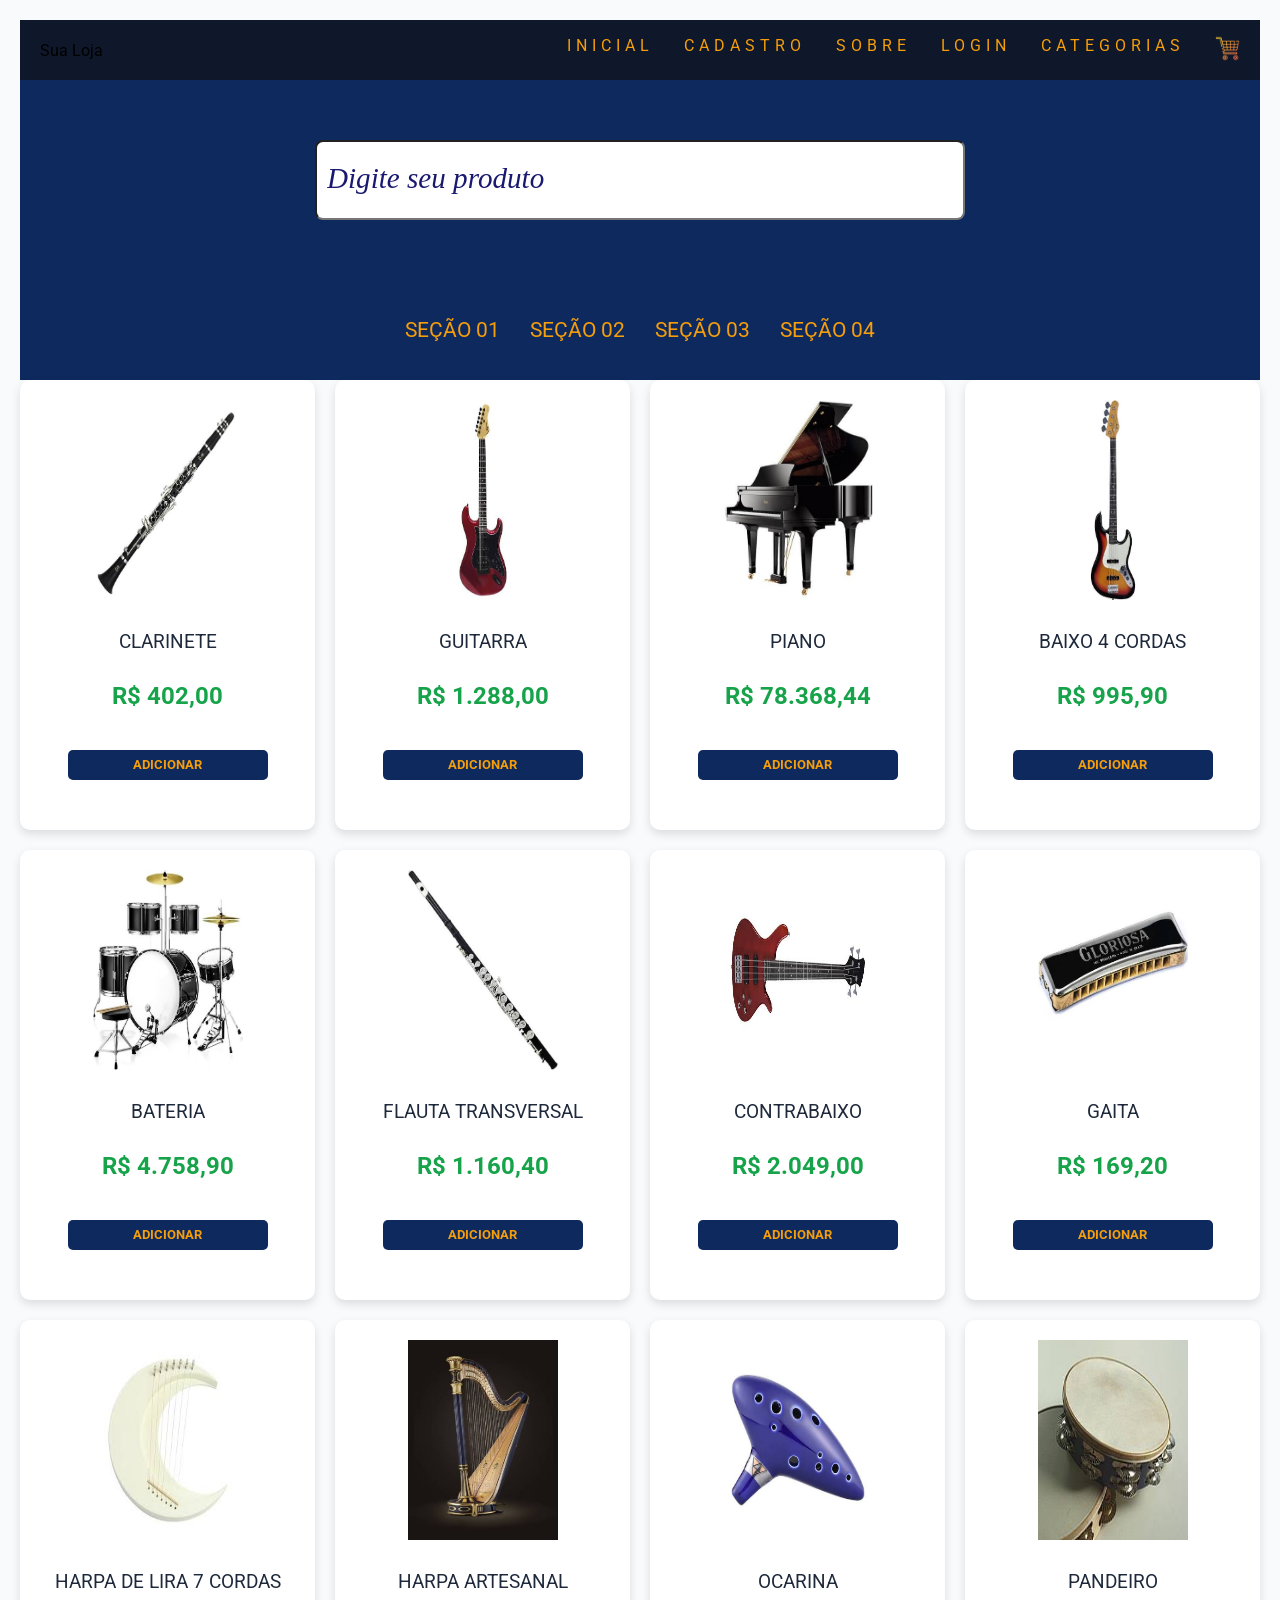
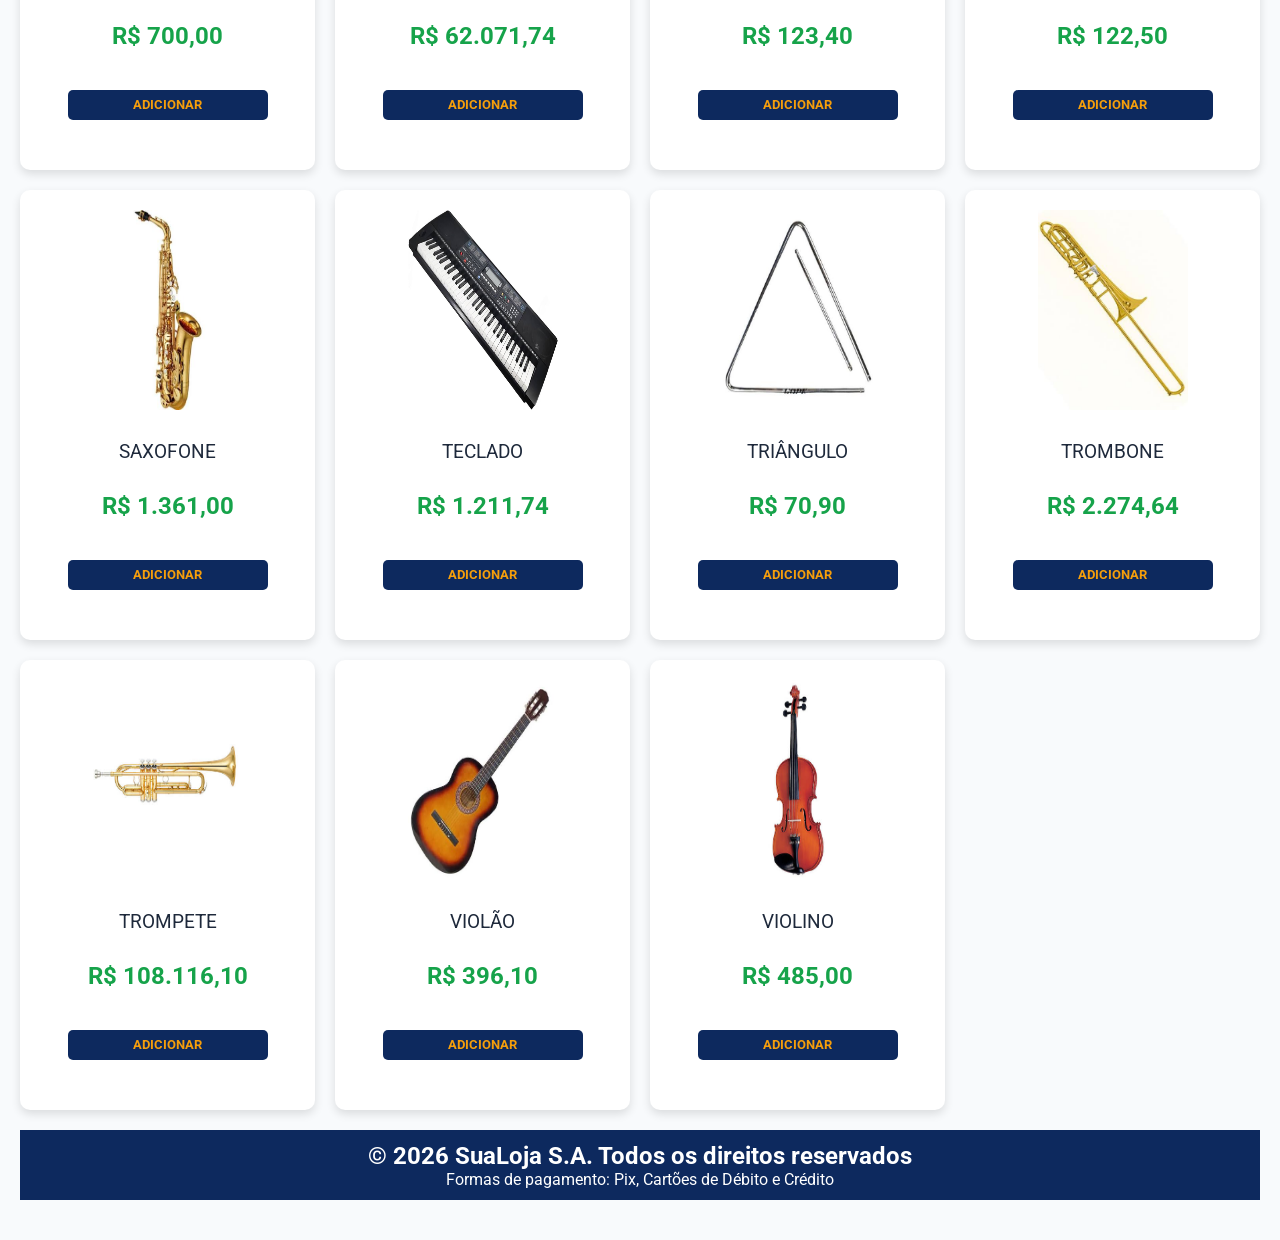
==== commit 7d7f46c0: "Criado seções para a página inicial" ====
--- a/index.html
+++ b/index.html
@@ -32,6 +32,15 @@
              id="campo-pesquisa"
              class="input-pesquisa"
              placeholder="Digite seu produto">
+        </section>
+
+        <section id="secoes-produtos">
+            <ul id="menu-secoes">
+                <li><a href="/paginas/cordas.html" class="link-secao">Seção 01</a></li>
+                <li><a href="/paginas/percussao.html" class="link-secao">Seção 02</a></li>
+                <li><a href="/paginas/sopro.html" class="link-secao">Seção 03</a></li>
+                <li><a href="/paginas/teclado.html" class="link-secao">Seção 04</a></li>
+            </ul>
         </section>
 
         <section id="cards">
--- a/css/style.css
+++ b/css/style.css
@@ -35,7 +35,7 @@
 }
 
 /*Configurando menu na horizontal*/
-#menu ul{
+#menu ul, #menu-secoes{
     color: #2563EB;
     display: flex;
     gap: 30px;
@@ -257,4 +257,29 @@
     margin: 20px 0;
     font-size: 1.2em;
     text-align: center;
+}
+
+/*Formatando o menu de Seções*/
+.link-secao:link, .link-secao:visited {
+    text-decoration: none;
+    font-size: 1.3em;
+    text-transform: uppercase;
+    color: #F59E0B;
+}
+
+.link-secao:hover{
+    font-size: 1.4em;
+    text-transform: uppercase;
+    color: yellow;
+}
+
+#secoes-produtos{
+    width: 100%;
+    min-height: 100px;
+    margin: 0px 0px;
+    background-color: #0d295e;
+    padding: 20px;
+    display: flex;
+    align-items: center;
+    justify-content: center;
 }
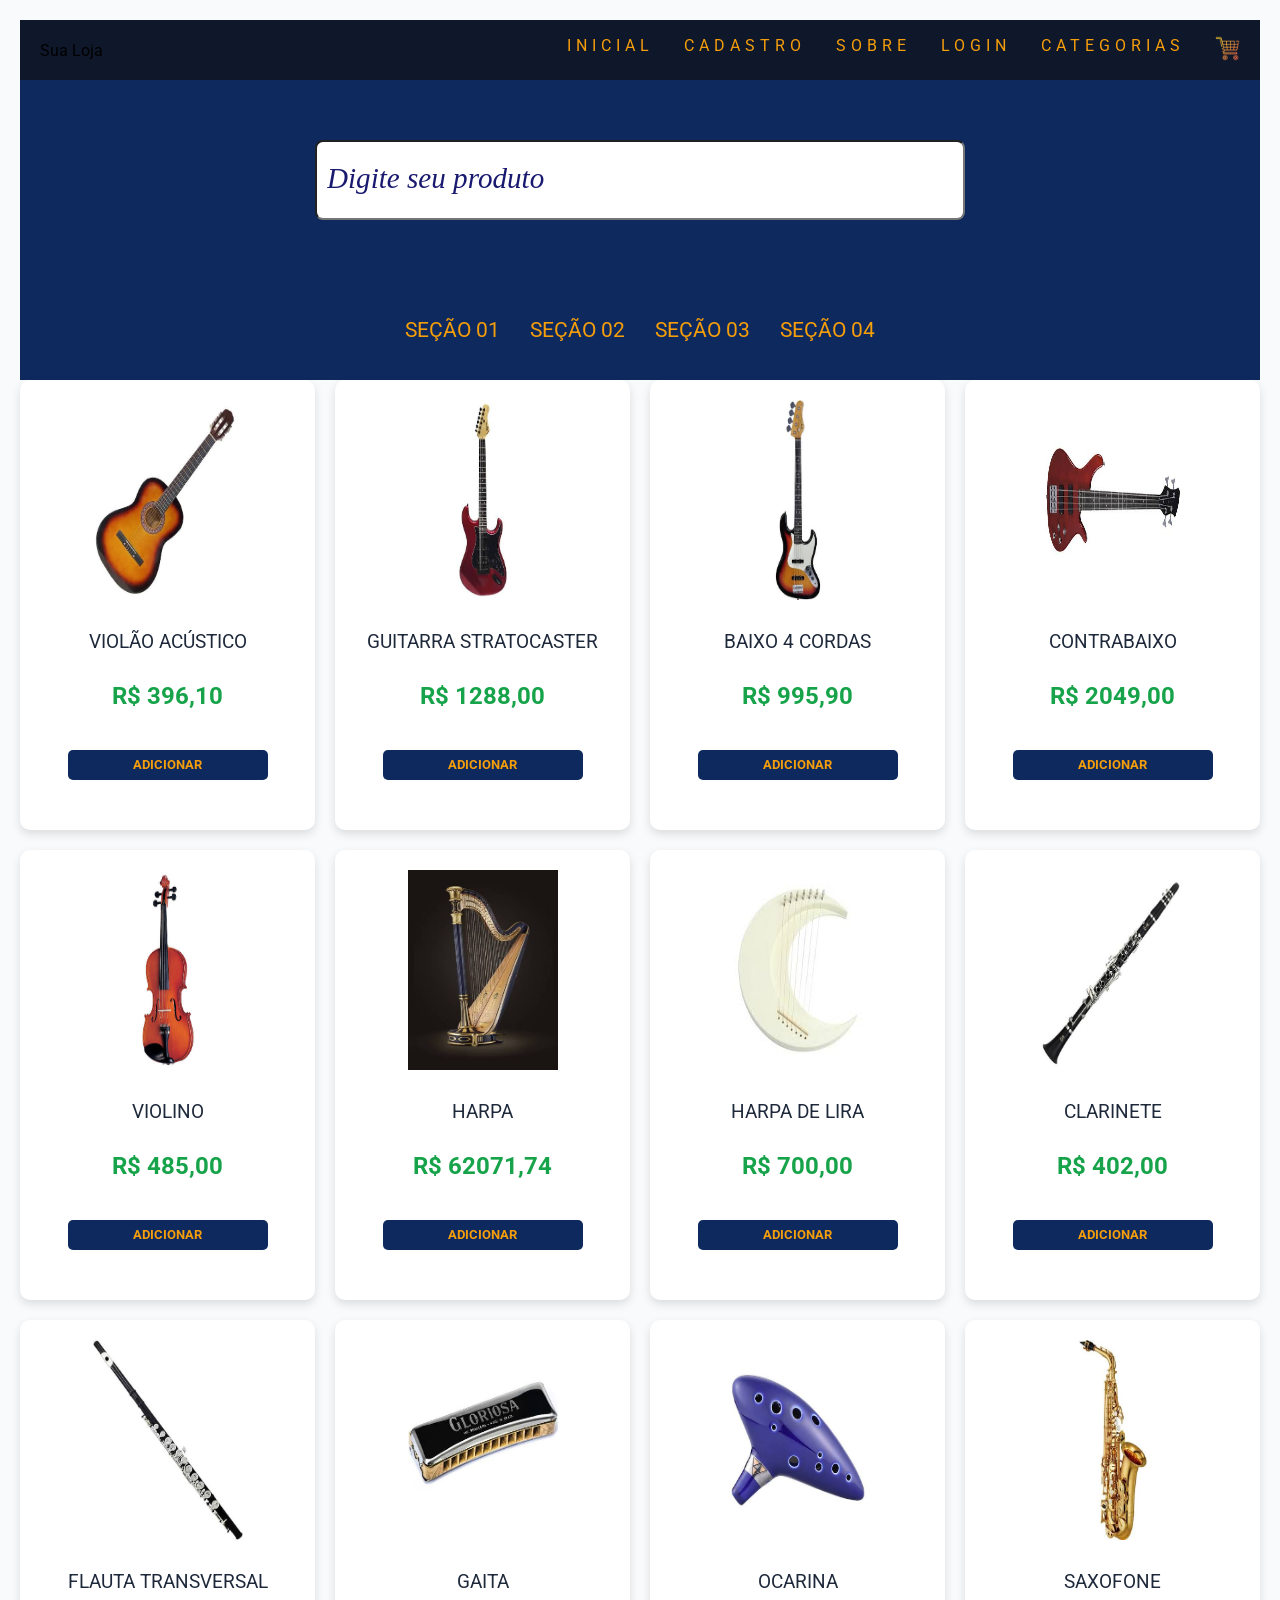
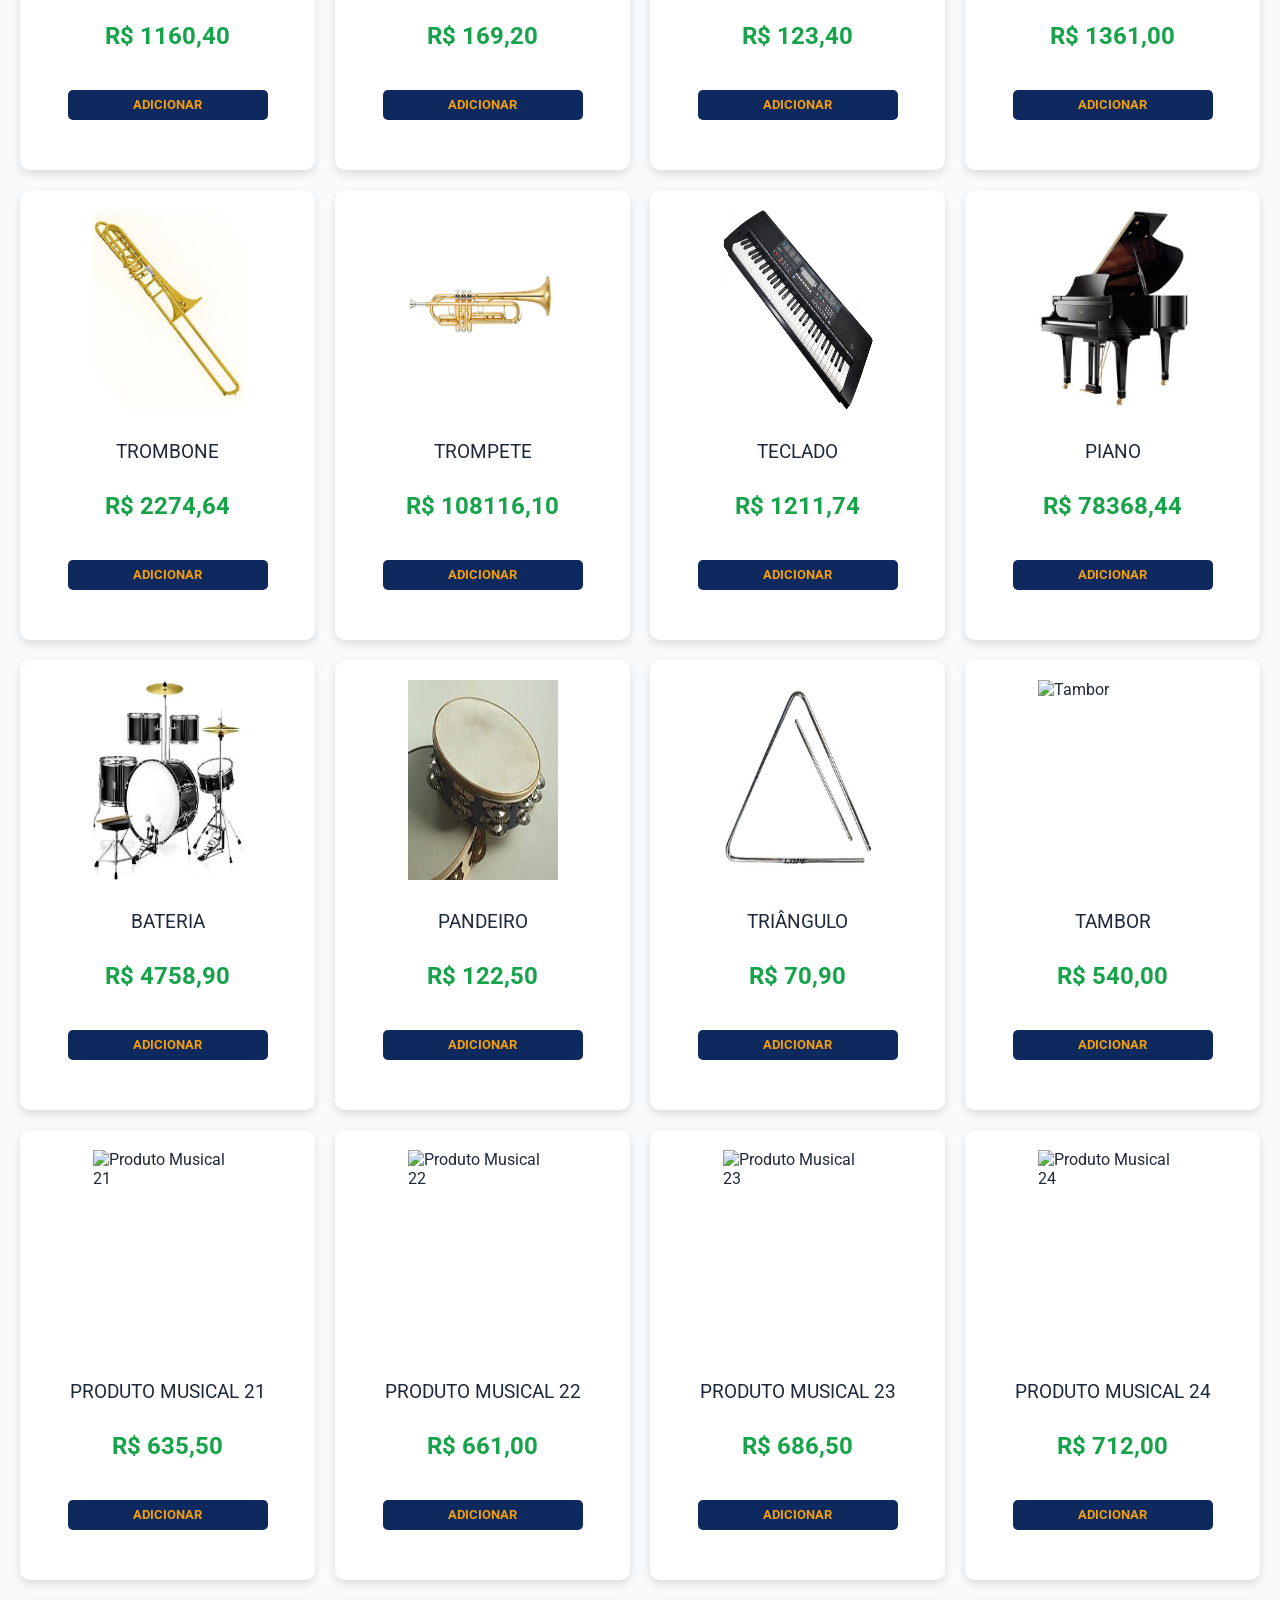
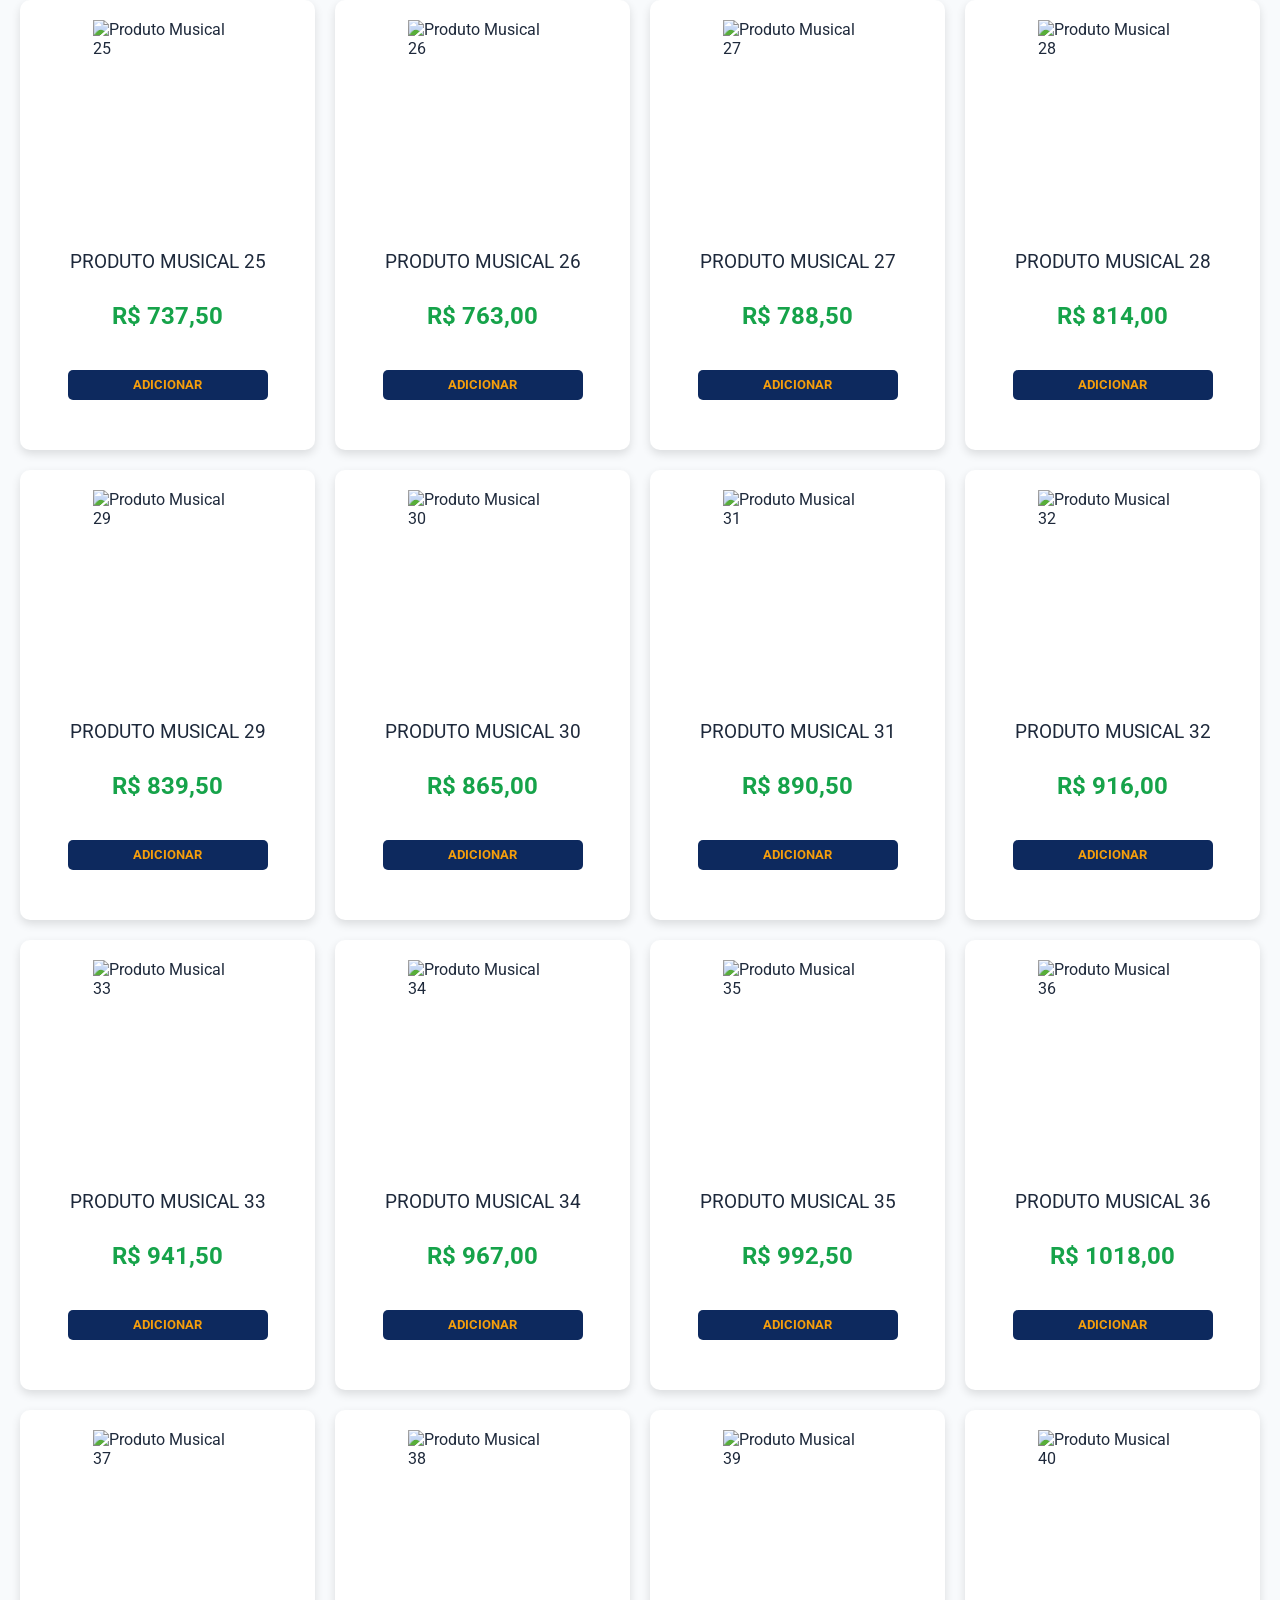
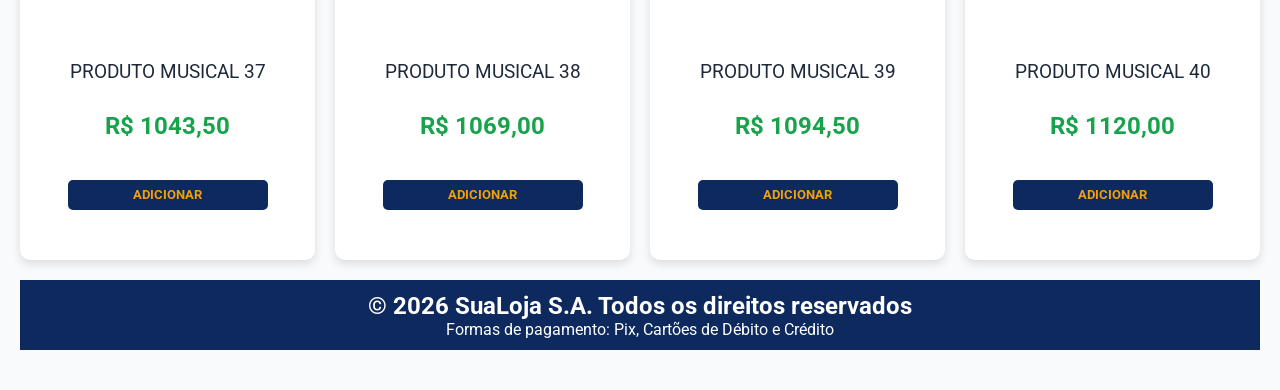
==== commit b3be935c: "Adicionado script ao index.html" ====
--- a/index.html
+++ b/index.html
@@ -7,6 +7,7 @@
 
     <link rel="stylesheet" href="/css/style.css">
     <link rel="shortcut icon" href="/imagens/Harmonia musical.png "type="image/png">
+    <script src="js/produtos.js" type="module" defer></script>
 </head>
 <body>
     <main id="geral">
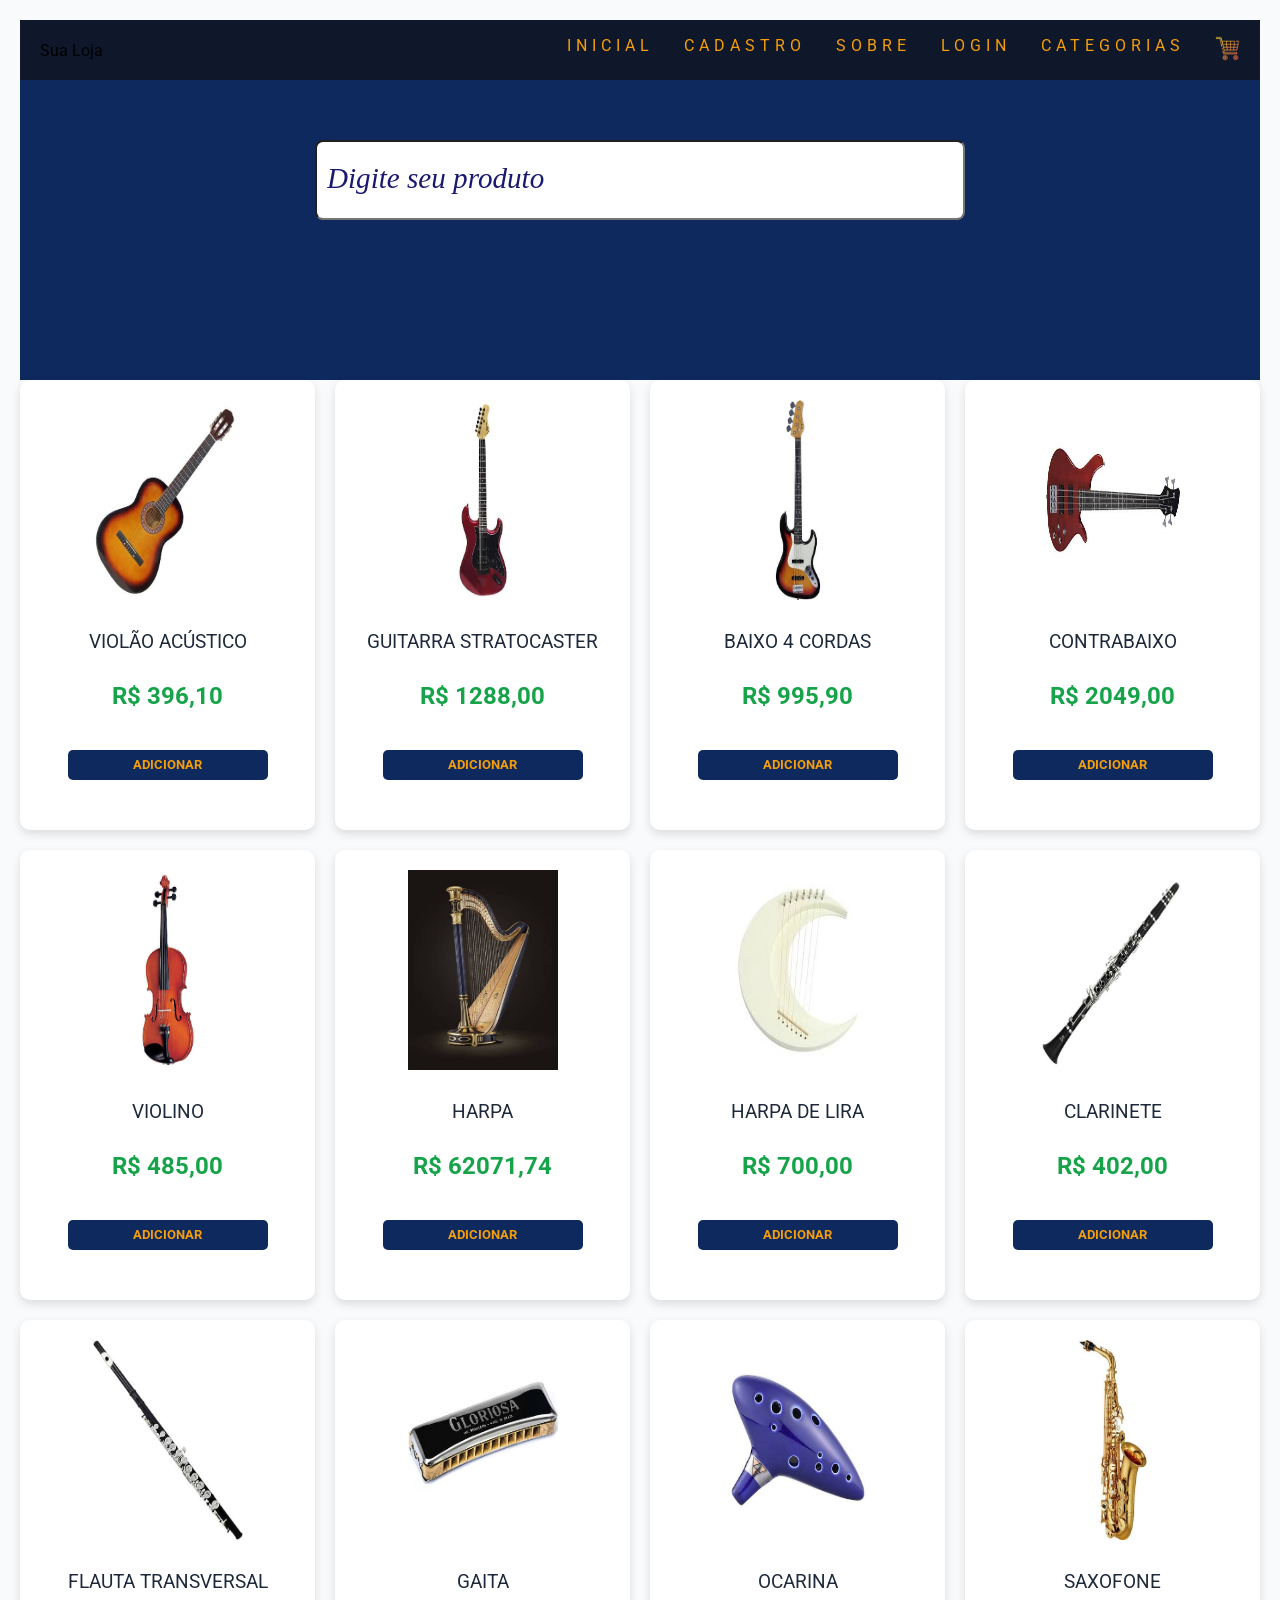
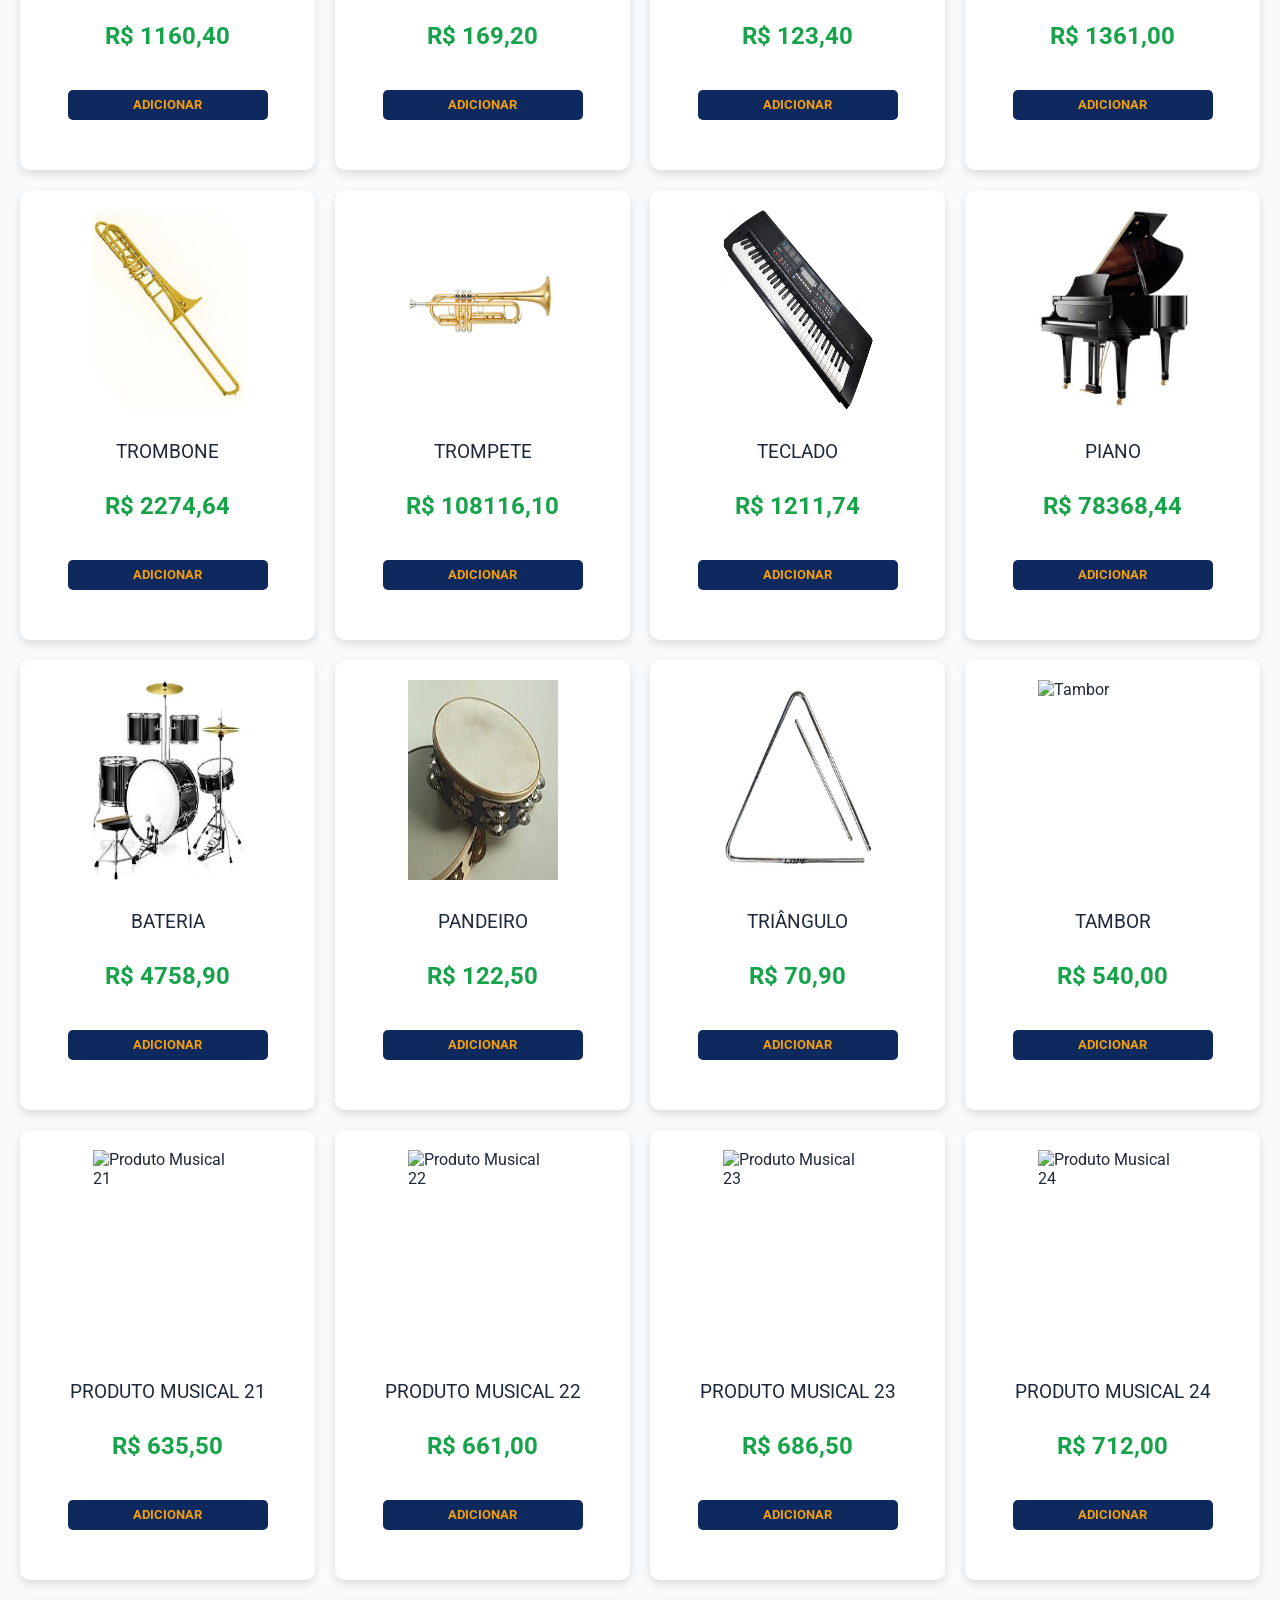
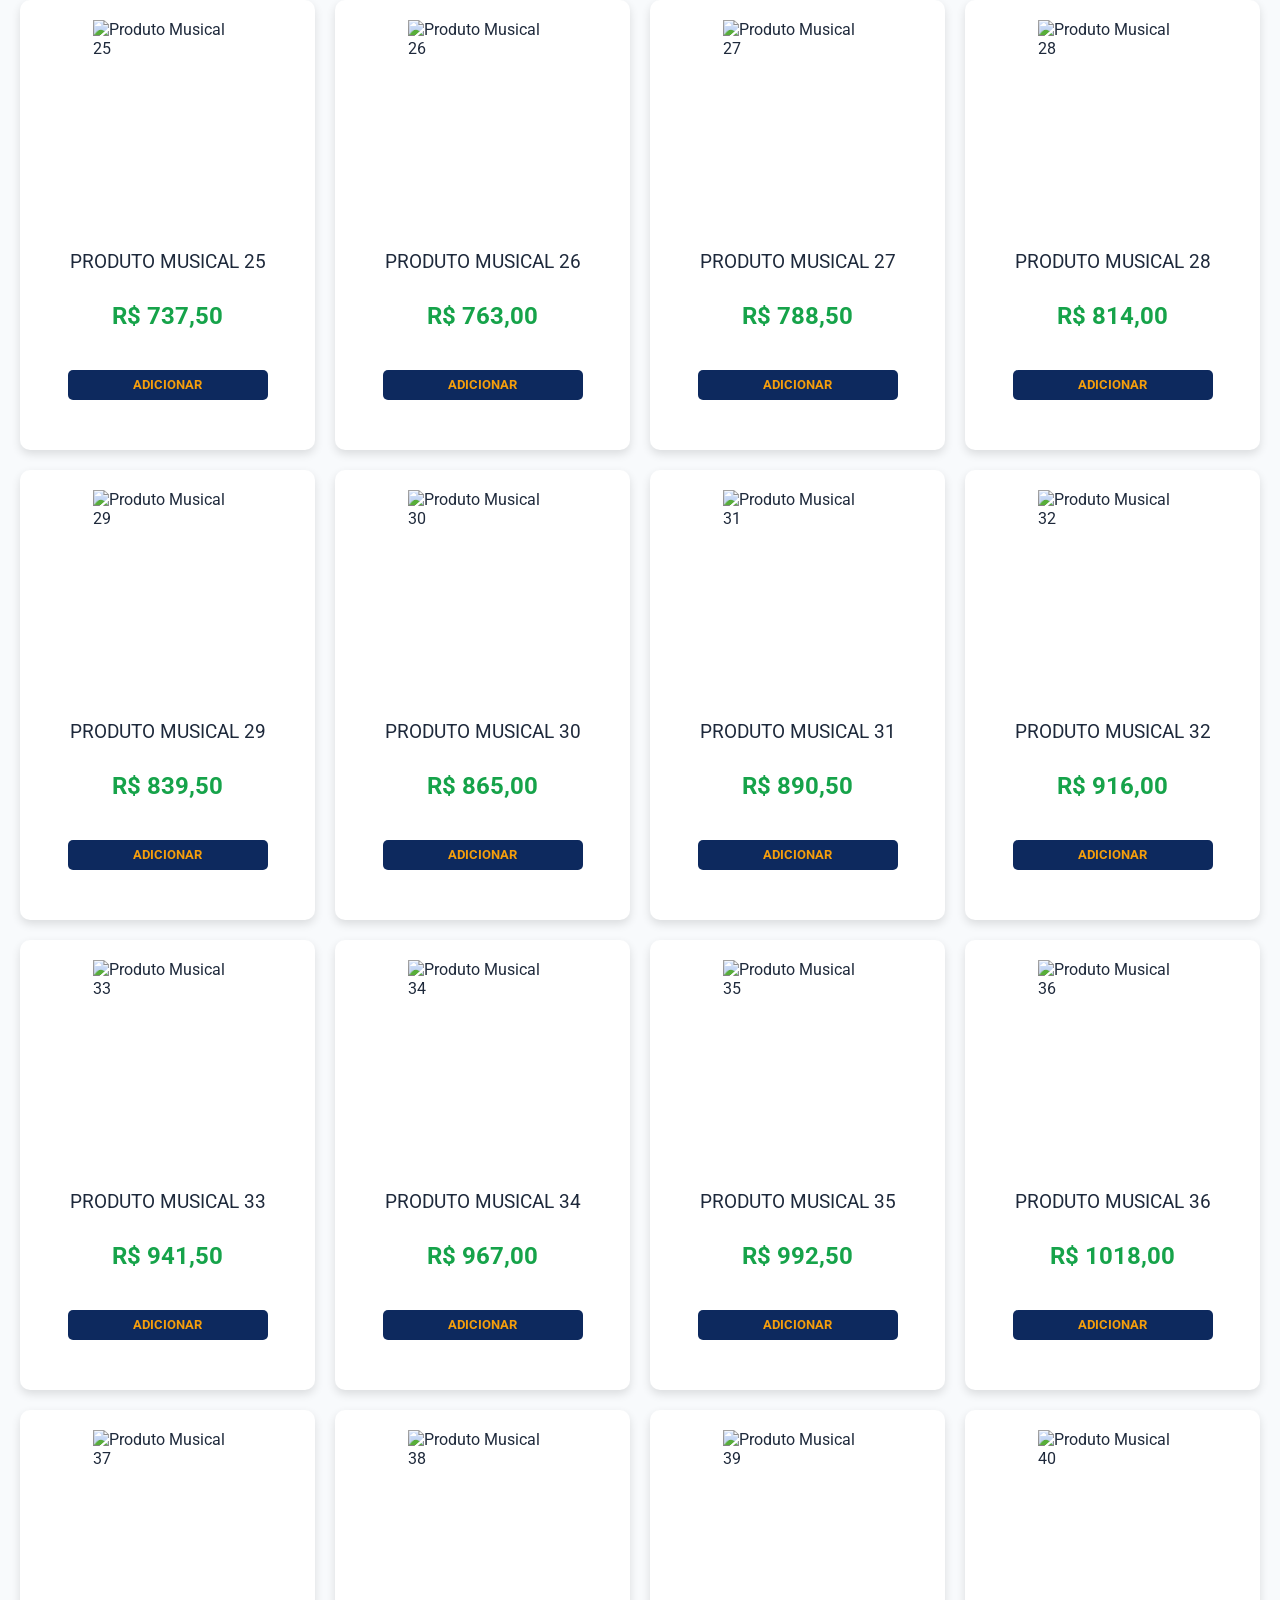
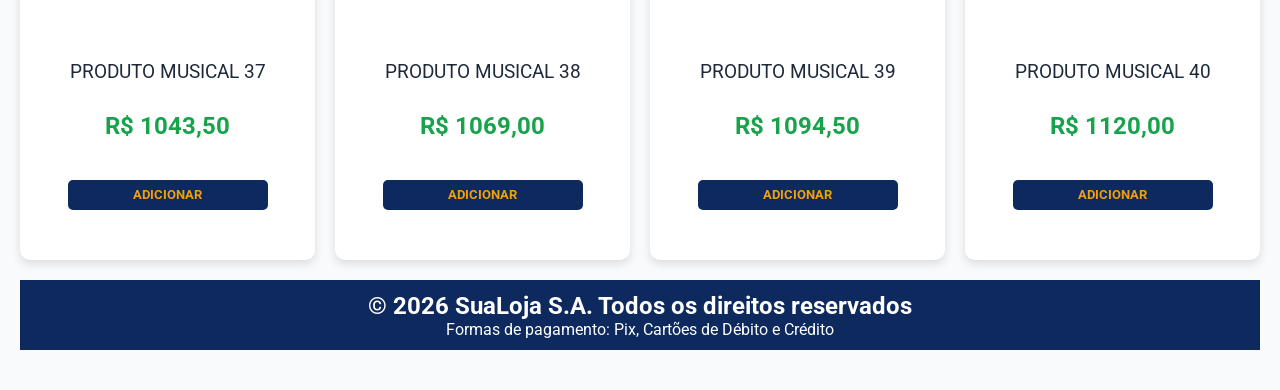
==== commit 7ad058ac: "Removido nome de seções" ====
--- a/index.html
+++ b/index.html
@@ -37,10 +37,10 @@
 
         <section id="secoes-produtos">
             <ul id="menu-secoes">
-                <li><a href="/paginas/cordas.html" class="link-secao">Seção 01</a></li>
-                <li><a href="/paginas/percussao.html" class="link-secao">Seção 02</a></li>
-                <li><a href="/paginas/sopro.html" class="link-secao">Seção 03</a></li>
-                <li><a href="/paginas/teclado.html" class="link-secao">Seção 04</a></li>
+                <li><a href="#" class="link-secao"></a></li>
+                <li><a href="#" class="link-secao"></a></li>
+                <li><a href="#" class="link-secao"></a></li>
+                <li><a href="#" class="link-secao"></a></li>
             </ul>
         </section>
 
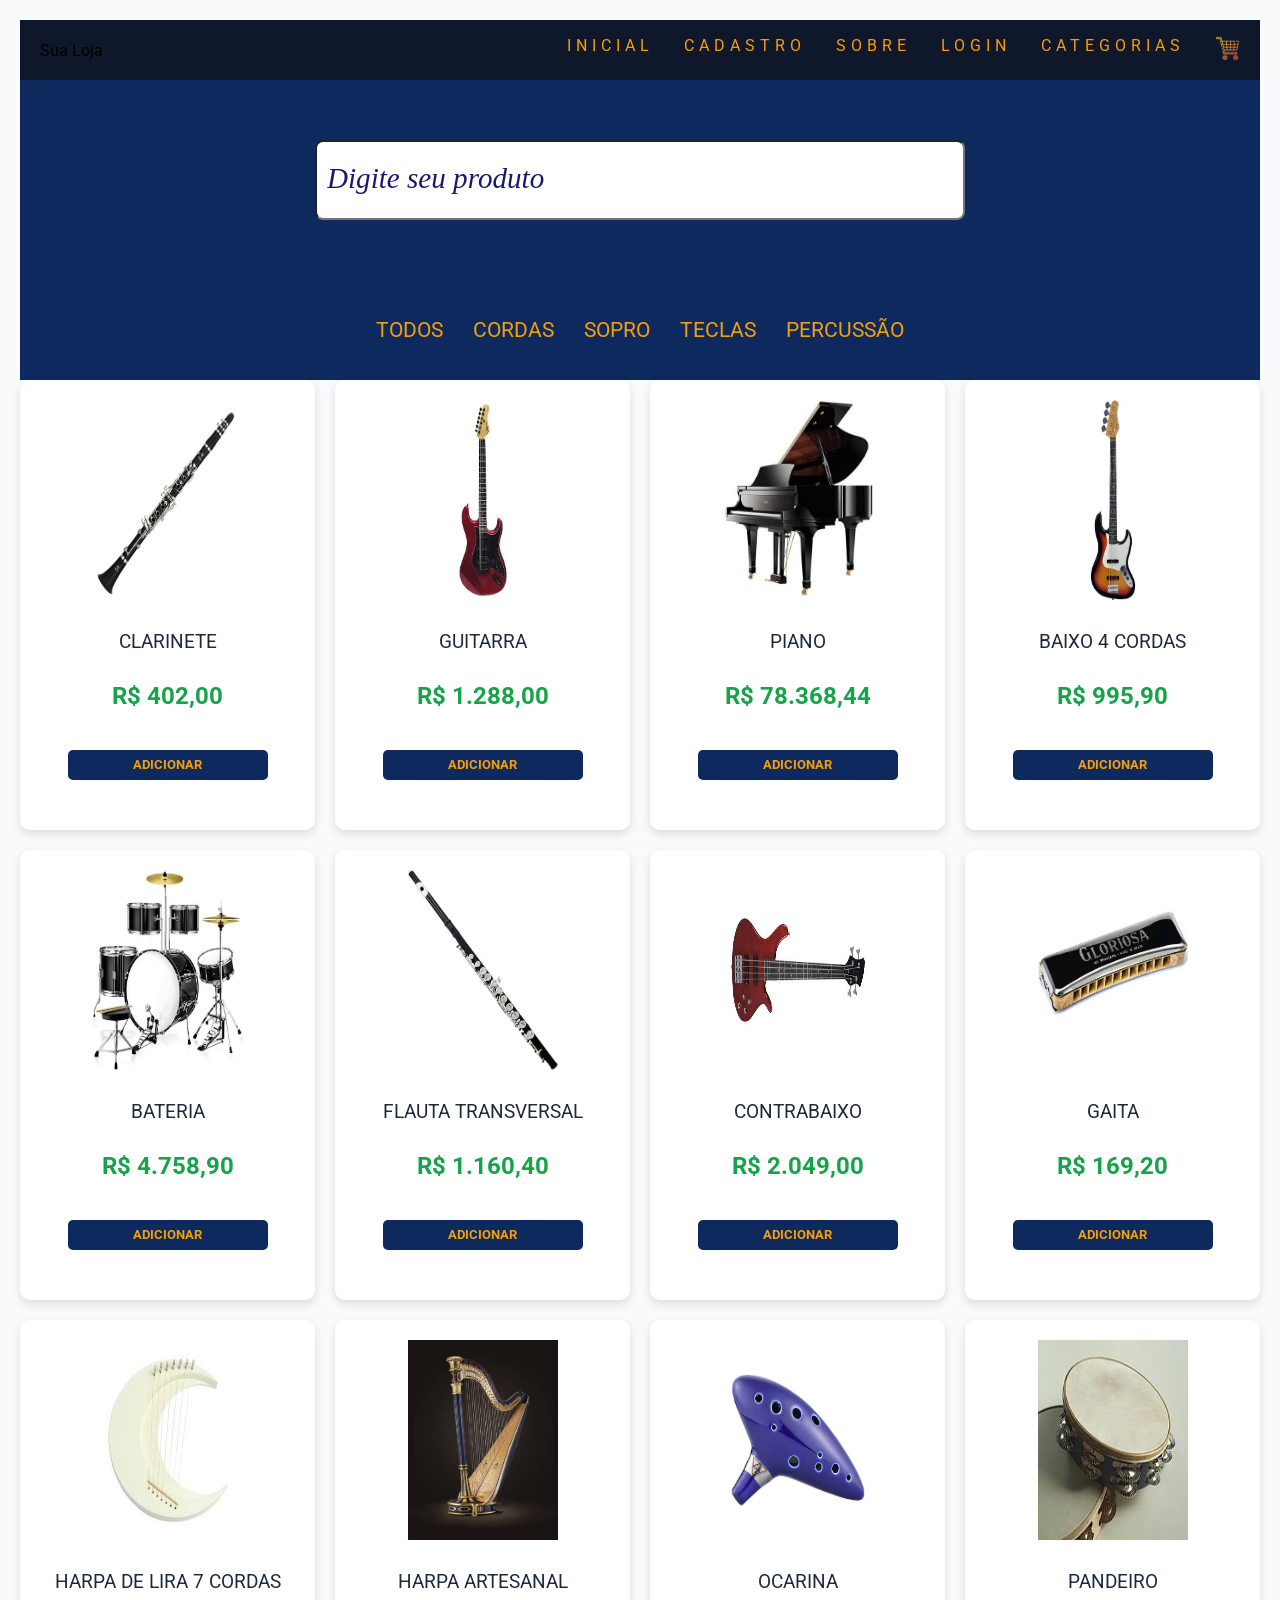
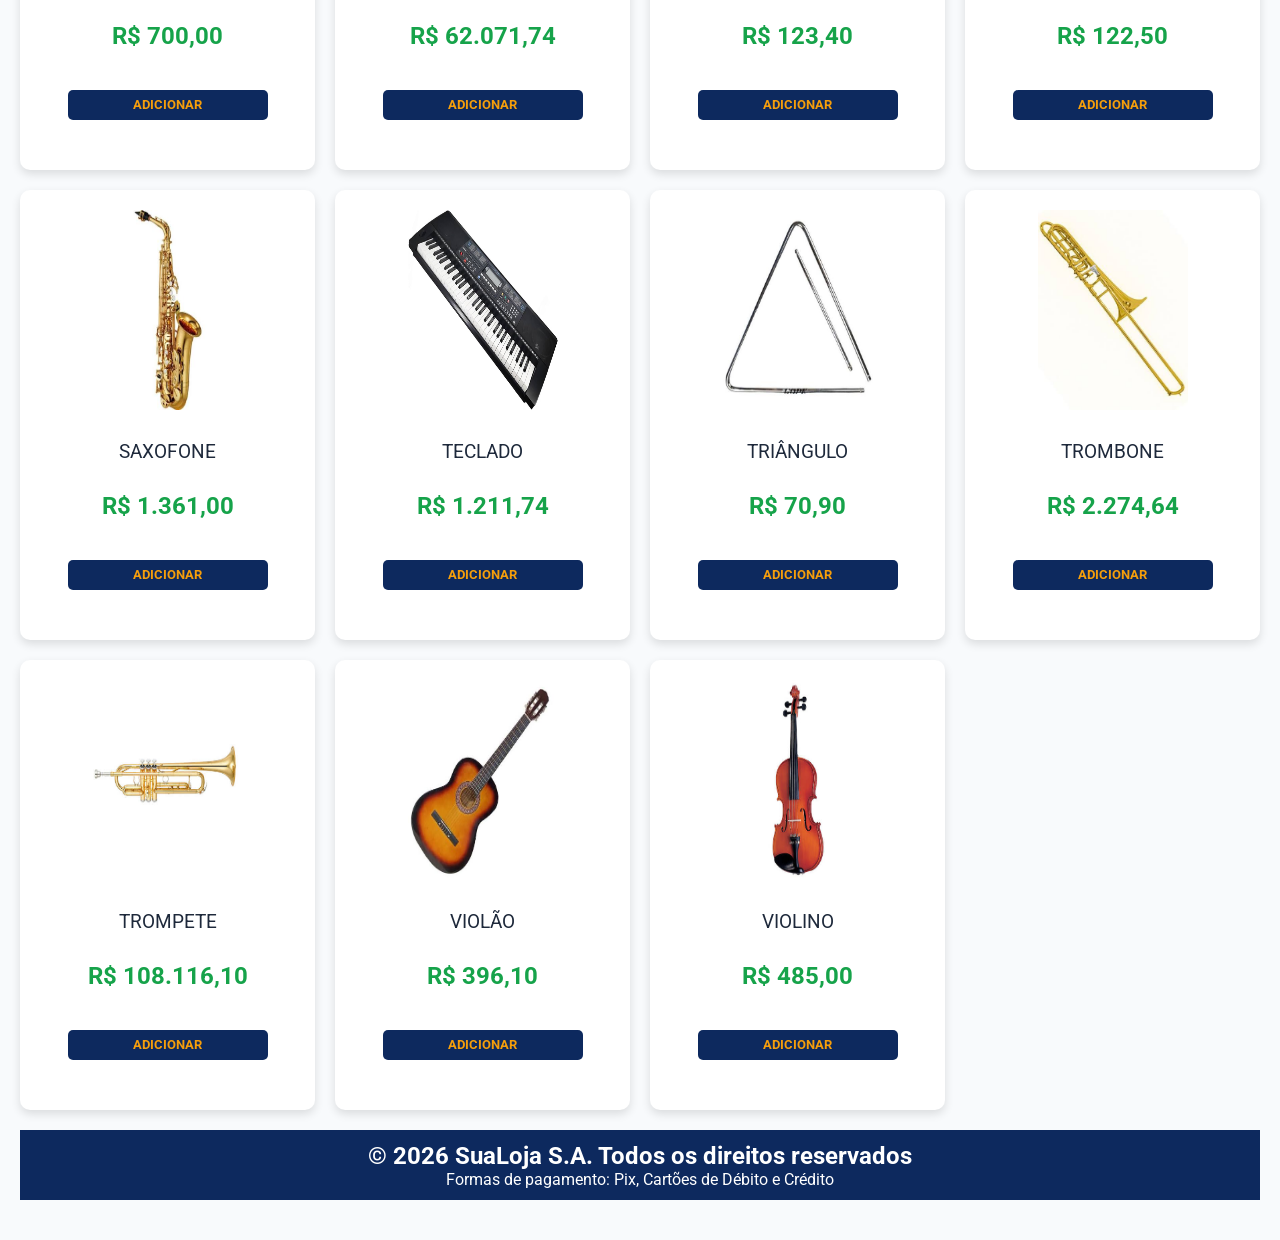
==== commit 8f09555e: "." ====
--- a/index.html
+++ b/index.html
@@ -37,10 +37,7 @@
 
         <section id="secoes-produtos">
             <ul id="menu-secoes">
-                <li><a href="#" class="link-secao"></a></li>
-                <li><a href="#" class="link-secao"></a></li>
-                <li><a href="#" class="link-secao"></a></li>
-                <li><a href="#" class="link-secao"></a></li>
+                <li><a href="" class="link-secao">Todos</a></li>
             </ul>
         </section>
 
